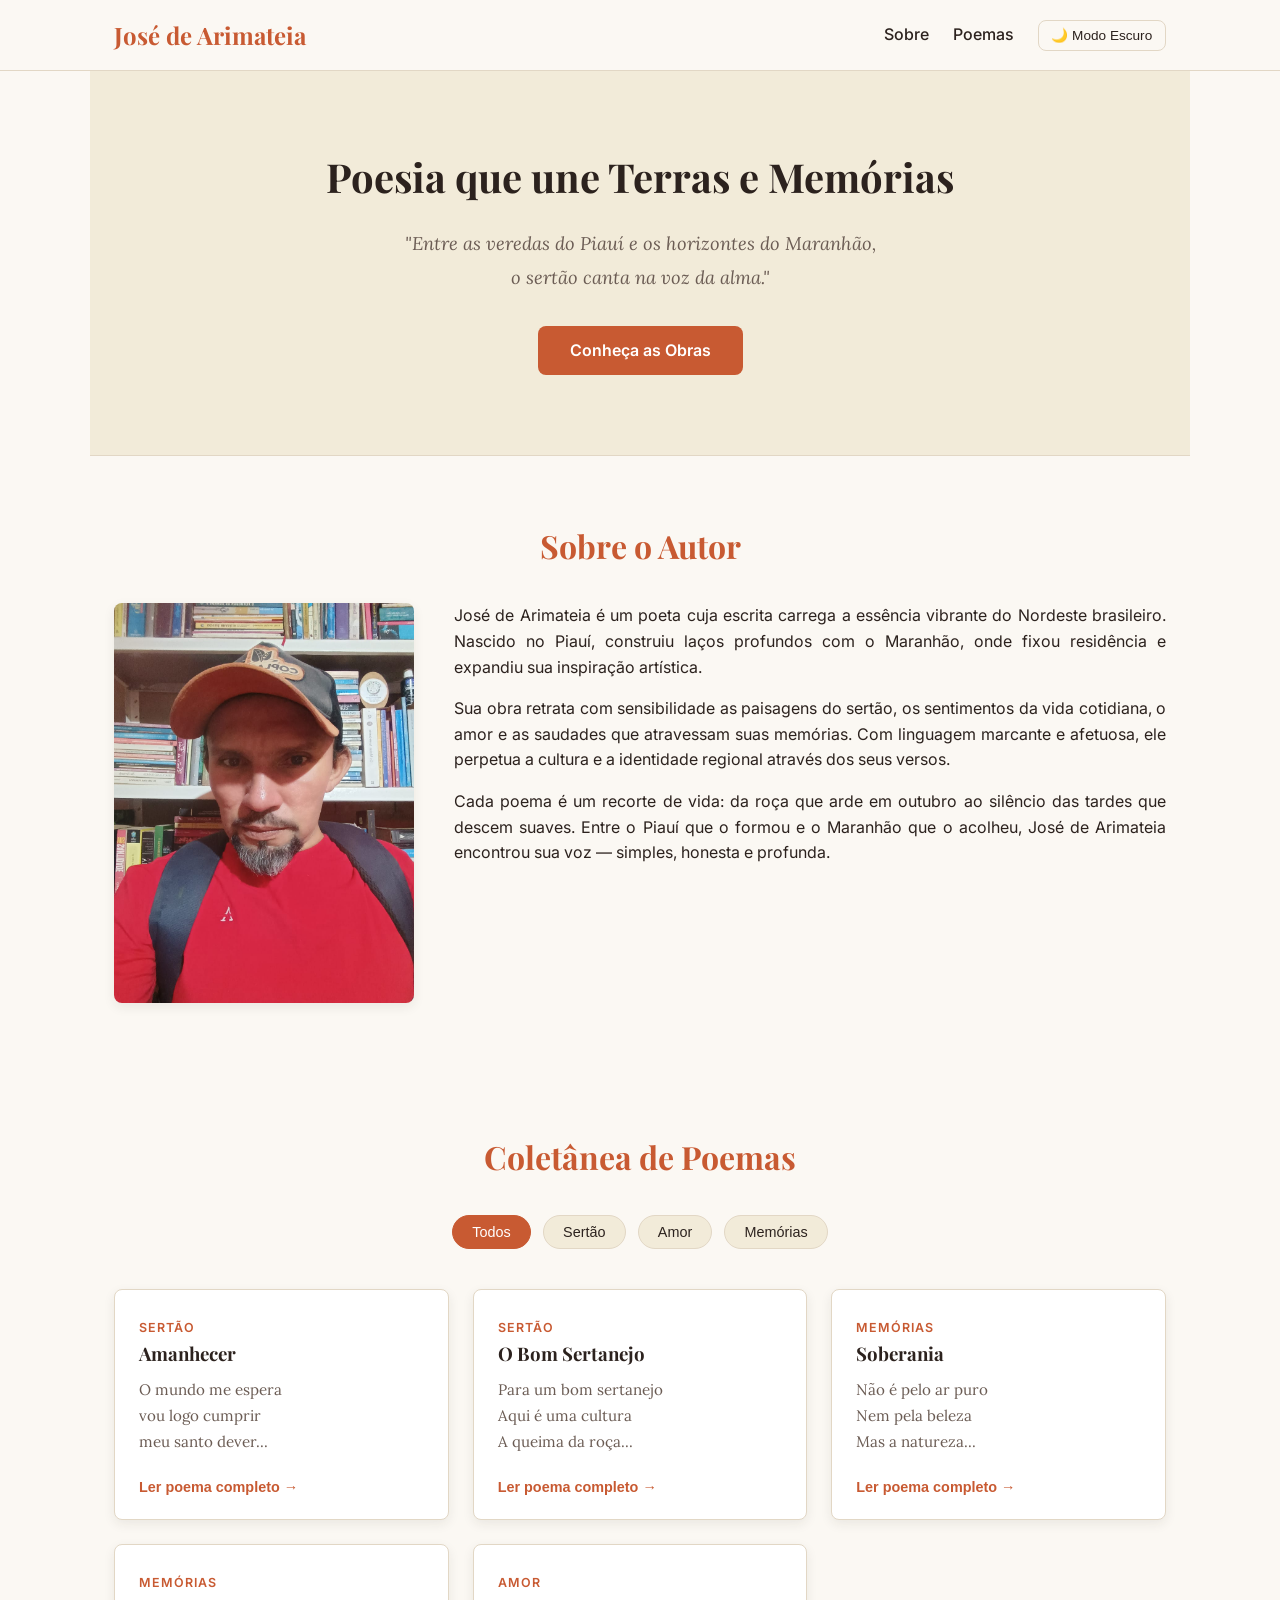
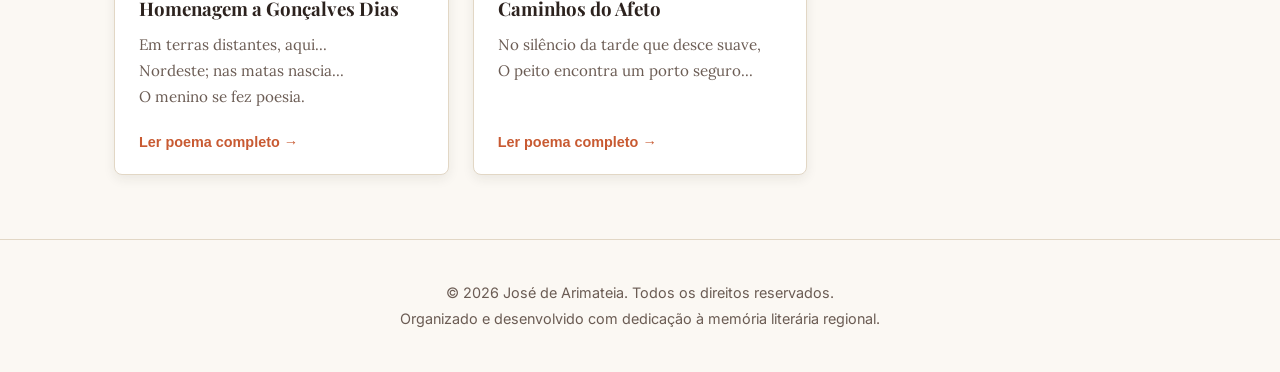
==== index.html @ a6a80bb7 "primeiro commit - poemas-jose" ====
<!DOCTYPE html>
<html lang="pt-BR">
<head>
  <meta charset="UTF-8">
  <meta name="viewport" content="width=device-width, initial-scale=1.0">
  <title>José de Arimateia | Obras & Poesia</title>
  <link rel="icon" href="favicon.ico">
  <link rel="stylesheet" href="css/variables.css">
  <link rel="stylesheet" href="css/style.css">
</head>
<body>

  <header>
    <div class="nav-container">
      <a href="#" class="logo">José de Arimateia</a>

      <button class="hamburger" id="hamburger" aria-label="Abrir menu">
        <span></span>
        <span></span>
        <span></span>
      </button>

      <nav id="main-nav">
        <ul>
          <li><a href="#biografia">Sobre</a></li>
          <li><a href="#poemas">Poemas</a></li>
          <li>
            <button id="theme-toggle" class="theme-toggle">🌙 Modo Escuro</button>
          </li>
        </ul>
      </nav>
    </div>
  </header>

  <main>

    <section class="hero">
      <h1>Poesia que une Terras e Memórias</h1>
      <blockquote>
        "Entre as veredas do Piauí e os horizontes do Maranhão,<br>
        o sertão canta na voz da alma."
      </blockquote>
      <a href="#poemas" class="hero-cta">Conheça as Obras</a>
    </section>

    <section id="biografia">
      <h2 class="section-title">Sobre o Autor</h2>
      <div class="bio-container">
        <img
          src="assets/img/escritor.png.jpeg"
          alt="Foto de José de Arimateia"
          class="bio-img"
          onerror="this.outerHTML='<div class=\'bio-img-placeholder\'><span>📷</span><p>Foto do autor</p></div>'"
        >
        <div class="bio-text">
          <!-- Cole aqui a sua biografia -->
          <p>José de Arimateia é um poeta cuja escrita carrega a essência vibrante do Nordeste brasileiro. Nascido no Piauí, construiu laços profundos com o Maranhão, onde fixou residência e expandiu sua inspiração artística.</p>
          <p>Sua obra retrata com sensibilidade as paisagens do sertão, os sentimentos da vida cotidiana, o amor e as saudades que atravessam suas memórias. Com linguagem marcante e afetuosa, ele perpetua a cultura e a identidade regional através dos seus versos.</p>
          <p>Cada poema é um recorte de vida: da roça que arde em outubro ao silêncio das tardes que descem suaves. Entre o Piauí que o formou e o Maranhão que o acolheu, José de Arimateia encontrou sua voz — simples, honesta e profunda.</p>
        </div>
      </div>
    </section>

    <section id="poemas">
      <h2 class="section-title">Coletânea de Poemas</h2>
      <div class="filters">
        <button class="filter-btn active" data-category="todos">Todos</button>
        <button class="filter-btn" data-category="Sertão">Sertão</button>
        <button class="filter-btn" data-category="Amor">Amor</button>
        <button class="filter-btn" data-category="Memórias">Memórias</button>
      </div>
      <div class="poems-grid" id="poems-container"></div>
    </section>

  </main>

  <div class="modal" id="poem-modal" role="dialog" aria-modal="true" aria-labelledby="modal-title">
    <div class="modal-content">
      <button class="close-btn" id="close-modal" aria-label="Fechar">&times;</button>
      <h2 id="modal-title" class="section-title" style="margin-bottom: 0.5rem;"></h2>
      <p id="modal-category" class="poem-category" style="text-align: center;"></p>
      <div id="modal-body" class="modal-body"></div>
    </div>
  </div>

  <footer>
    <p>&copy; 2026 José de Arimateia. Todos os direitos reservados.</p>
    <p>Organizado e desenvolvido com dedicação à memória literária regional.</p>
  </footer>

  <script src="js/poemas-data.js"></script>
  <script src="js/main.js"></script>

</body>
</html>
---- css/variables.css ----
:root {
  /* Paleta Regional: Sertão & Caatinga */
  --bg-primary:    #fbf8f3;
  --bg-secondary:  #f2ebd9;
  --bg-card:       #ffffff;
  --text-color:    #2c221e;
  --text-muted:    #6b5c54;
  --accent-color:  #c85a32;
  --accent-hover:  #a34321;
  --border-color:  #e2d7c5;

  /* Tipografia */
  --font-title: 'Playfair Display', Georgia, serif;
  --font-poem:  'Lora', Georgia, serif;
  --font-body:  'Inter', system-ui, -apple-system, sans-serif;

  /* Efeitos e Layout */
  --radius:     8px;
  --shadow:     0 4px 12px rgba(44, 34, 30, 0.08);
  --transition: all 0.3s ease;
}

body.dark-theme {
  --bg-primary:   #1c1815;
  --bg-secondary: #28221d;
  --bg-card:      #221c18;
  --text-color:   #eae3d9;
  --text-muted:   #b3a598;
  --accent-color: #e07a5f;
  --accent-hover: #f28f73;
  --border-color: #3d332a;
}
---- css/style.css ----
@import url('https://fonts.googleapis.com/css2?family=Inter:wght@400;500;600&family=Lora:ital,wght@0,400;0,500;1,400&family=Playfair+Display:wght@600;700&display=swap');

/* ─── Reset ─── */
* {
  margin: 0;
  padding: 0;
  box-sizing: border-box;
}

html {
  scroll-behavior: smooth;
}

body {
  background-color: var(--bg-primary);
  color: var(--text-color);
  font-family: var(--font-body);
  line-height: 1.6;
  transition: var(--transition);
}

/* ─── Header & Navegação ─── */
header {
  position: sticky;
  top: 0;
  background-color: var(--bg-primary);
  border-bottom: 1px solid var(--border-color);
  z-index: 100;
  transition: var(--transition);
}

.nav-container {
  max-width: 1100px;
  margin: 0 auto;
  padding: 1rem 1.5rem;
  display: flex;
  justify-content: space-between;
  align-items: center;
}

.logo {
  font-family: var(--font-title);
  font-size: 1.5rem;
  color: var(--accent-color);
  text-decoration: none;
  font-weight: 700;
}

nav ul {
  display: flex;
  list-style: none;
  gap: 1.5rem;
  align-items: center;
}

nav a {
  text-decoration: none;
  color: var(--text-color);
  font-weight: 500;
  transition: var(--transition);
}

nav a:hover {
  color: var(--accent-color);
}

.theme-toggle {
  background: none;
  border: 1px solid var(--border-color);
  color: var(--text-color);
  padding: 0.4rem 0.8rem;
  border-radius: var(--radius);
  cursor: pointer;
  transition: var(--transition);
  font-size: 0.85rem;
}

.theme-toggle:hover {
  background-color: var(--bg-secondary);
}

/* ─── Hambúrguer ─── */
.hamburger {
  display: none;
  background: none;
  border: none;
  cursor: pointer;
  padding: 0.25rem;
  flex-direction: column;
  gap: 5px;
}

.hamburger span {
  display: block;
  width: 24px;
  height: 2px;
  background-color: var(--text-color);
  border-radius: 2px;
  transition: var(--transition);
}

.hamburger.open span:nth-child(1) {
  transform: translateY(7px) rotate(45deg);
}
.hamburger.open span:nth-child(2) {
  opacity: 0;
}
.hamburger.open span:nth-child(3) {
  transform: translateY(-7px) rotate(-45deg);
}

/* ─── Hero Section ─── */
.hero {
  padding: 5rem 1.5rem;
  text-align: center;
  background-color: var(--bg-secondary);
  border-bottom: 1px solid var(--border-color);
}

.hero h1 {
  font-family: var(--font-title);
  font-size: 2.5rem;
  margin-bottom: 1.5rem;
  line-height: 1.3;
}

.hero blockquote {
  font-family: var(--font-poem);
  font-style: italic;
  font-size: 1.15rem;
  color: var(--text-muted);
  max-width: 580px;
  margin: 0 auto 2rem;
  line-height: 1.8;
}

.hero-cta {
  display: inline-block;
  background-color: var(--accent-color);
  color: #fff;
  text-decoration: none;
  padding: 0.75rem 2rem;
  border-radius: var(--radius);
  font-weight: 600;
  transition: var(--transition);
}

.hero-cta:hover {
  background-color: var(--accent-hover);
  transform: translateY(-2px);
}

/* ─── Seções ─── */
section {
  max-width: 1100px;
  margin: 0 auto;
  padding: 4rem 1.5rem;
}

.section-title {
  font-family: var(--font-title);
  font-size: 2rem;
  margin-bottom: 2rem;
  text-align: center;
  color: var(--accent-color);
}

/* ─── Biografia ─── */
.bio-container {
  display: grid;
  grid-template-columns: 300px 1fr;
  gap: 2.5rem;
  align-items: start;
}

.bio-img {
  width: 100%;
  border-radius: var(--radius);
  box-shadow: var(--shadow);
  object-fit: cover;
  aspect-ratio: 3/4;
}

.bio-img-placeholder {
  width: 100%;
  aspect-ratio: 3/4;
  border-radius: var(--radius);
  background-color: var(--bg-secondary);
  border: 2px dashed var(--border-color);
  display: flex;
  flex-direction: column;
  align-items: center;
  justify-content: center;
  color: var(--text-muted);
  font-size: 0.9rem;
  text-align: center;
  gap: 0.5rem;
}

.bio-img-placeholder span {
  font-size: 2.5rem;
}

.bio-text p {
  margin-bottom: 1rem;
  text-align: justify;
  color: var(--text-color);
}

/* ─── Filtros ─── */
.filters {
  display: flex;
  justify-content: center;
  gap: 0.75rem;
  margin-bottom: 2.5rem;
  flex-wrap: wrap;
}

.filter-btn {
  background-color: var(--bg-secondary);
  border: 1px solid var(--border-color);
  color: var(--text-color);
  padding: 0.5rem 1.2rem;
  border-radius: 20px;
  cursor: pointer;
  transition: var(--transition);
  font-size: 0.9rem;
}

.filter-btn.active,
.filter-btn:hover {
  background-color: var(--accent-color);
  color: #fff;
  border-color: var(--accent-color);
}

/* ─── Grade de Poemas ─── */
.poems-grid {
  display: grid;
  grid-template-columns: repeat(auto-fill, minmax(280px, 1fr));
  gap: 1.5rem;
}

.poem-card {
  background-color: var(--bg-card);
  border: 1px solid var(--border-color);
  border-radius: var(--radius);
  padding: 1.5rem;
  box-shadow: var(--shadow);
  display: flex;
  flex-direction: column;
  justify-content: space-between;
  transition: var(--transition);
}

.poem-card:hover {
  transform: translateY(-4px);
  box-shadow: 0 8px 24px rgba(44, 34, 30, 0.12);
}

.poem-card h3 {
  font-family: var(--font-title);
  margin-bottom: 0.5rem;
  color: var(--text-color);
}

.poem-category {
  font-size: 0.78rem;
  text-transform: uppercase;
  letter-spacing: 0.08em;
  color: var(--accent-color);
  font-weight: 600;
  margin-bottom: 1rem;
}

.poem-excerpt {
  font-family: var(--font-poem);
  color: var(--text-muted);
  white-space: pre-line;
  margin-bottom: 1.5rem;
  line-height: 1.7;
  font-size: 0.95rem;
}

.read-btn {
  background: none;
  border: none;
  color: var(--accent-color);
  font-weight: 600;
  cursor: pointer;
  align-self: flex-start;
  padding: 0;
  font-size: 0.9rem;
  transition: var(--transition);
}

.read-btn:hover {
  color: var(--accent-hover);
}

/* ─── Modal ─── */
.modal {
  position: fixed;
  top: 0;
  left: 0;
  width: 100%;
  height: 100%;
  background: rgba(0, 0, 0, 0.6);
  display: flex;
  justify-content: center;
  align-items: center;
  opacity: 0;
  pointer-events: none;
  transition: var(--transition);
  padding: 1rem;
  z-index: 200;
}

.modal.active {
  opacity: 1;
  pointer-events: all;
}

.modal-content {
  background-color: var(--bg-card);
  padding: 2.5rem;
  border-radius: var(--radius);
  max-width: 600px;
  width: 100%;
  max-height: 85vh;
  overflow-y: auto;
  position: relative;
  box-shadow: 0 20px 60px rgba(0, 0, 0, 0.3);
  transform: translateY(20px);
  transition: var(--transition);
}

.modal.active .modal-content {
  transform: translateY(0);
}

.close-btn {
  position: absolute;
  top: 1rem;
  right: 1rem;
  background: none;
  border: none;
  font-size: 1.5rem;
  cursor: pointer;
  color: var(--text-muted);
  line-height: 1;
  transition: var(--transition);
}

.close-btn:hover {
  color: var(--text-color);
}

.modal-body {
  font-family: var(--font-poem);
  white-space: pre-line;
  margin-top: 1.5rem;
  line-height: 2;
  font-size: 1.05rem;
  color: var(--text-color);
}

/* ─── Rodapé ─── */
footer {
  text-align: center;
  padding: 2.5rem 1.5rem;
  border-top: 1px solid var(--border-color);
  color: var(--text-muted);
  font-size: 0.9rem;
  line-height: 1.8;
}

/* ─── Responsividade Mobile ─── */
@media (max-width: 768px) {
  .hamburger {
    display: flex;
  }

  nav {
    display: none;
    position: absolute;
    top: 100%;
    left: 0;
    right: 0;
    background-color: var(--bg-primary);
    border-bottom: 1px solid var(--border-color);
    padding: 1rem 1.5rem;
    box-shadow: 0 4px 12px rgba(0, 0, 0, 0.08);
  }

  nav.open {
    display: block;
  }

  nav ul {
    flex-direction: column;
    align-items: flex-start;
    gap: 1rem;
  }

  .bio-container {
    grid-template-columns: 1fr;
    text-align: center;
  }

  .bio-img,
  .bio-img-placeholder {
    max-width: 220px;
    margin: 0 auto;
  }

  .bio-text p {
    text-align: left;
  }

  .hero h1 {
    font-size: 1.8rem;
  }

  .hero blockquote {
    font-size: 1rem;
  }

  .section-title {
    font-size: 1.6rem;
  }

  .modal-content {
    padding: 1.5rem;
  }
}
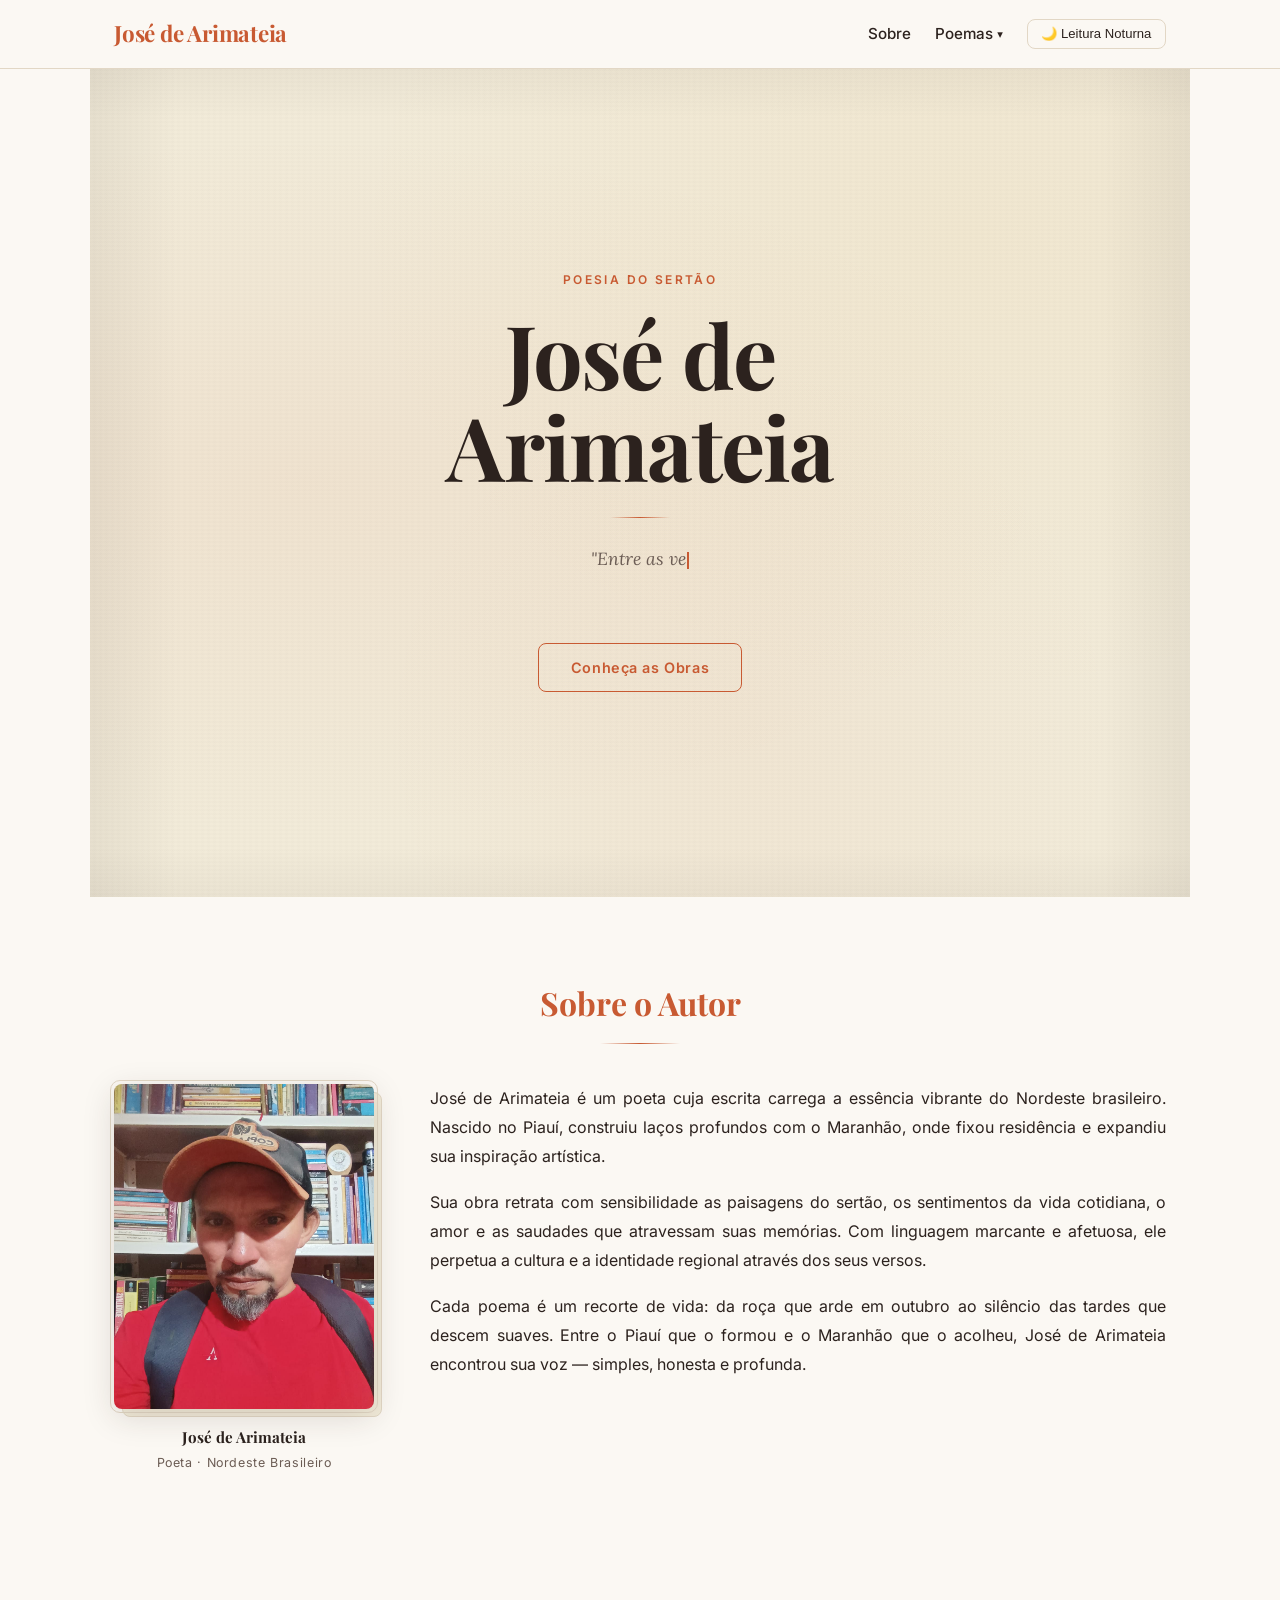
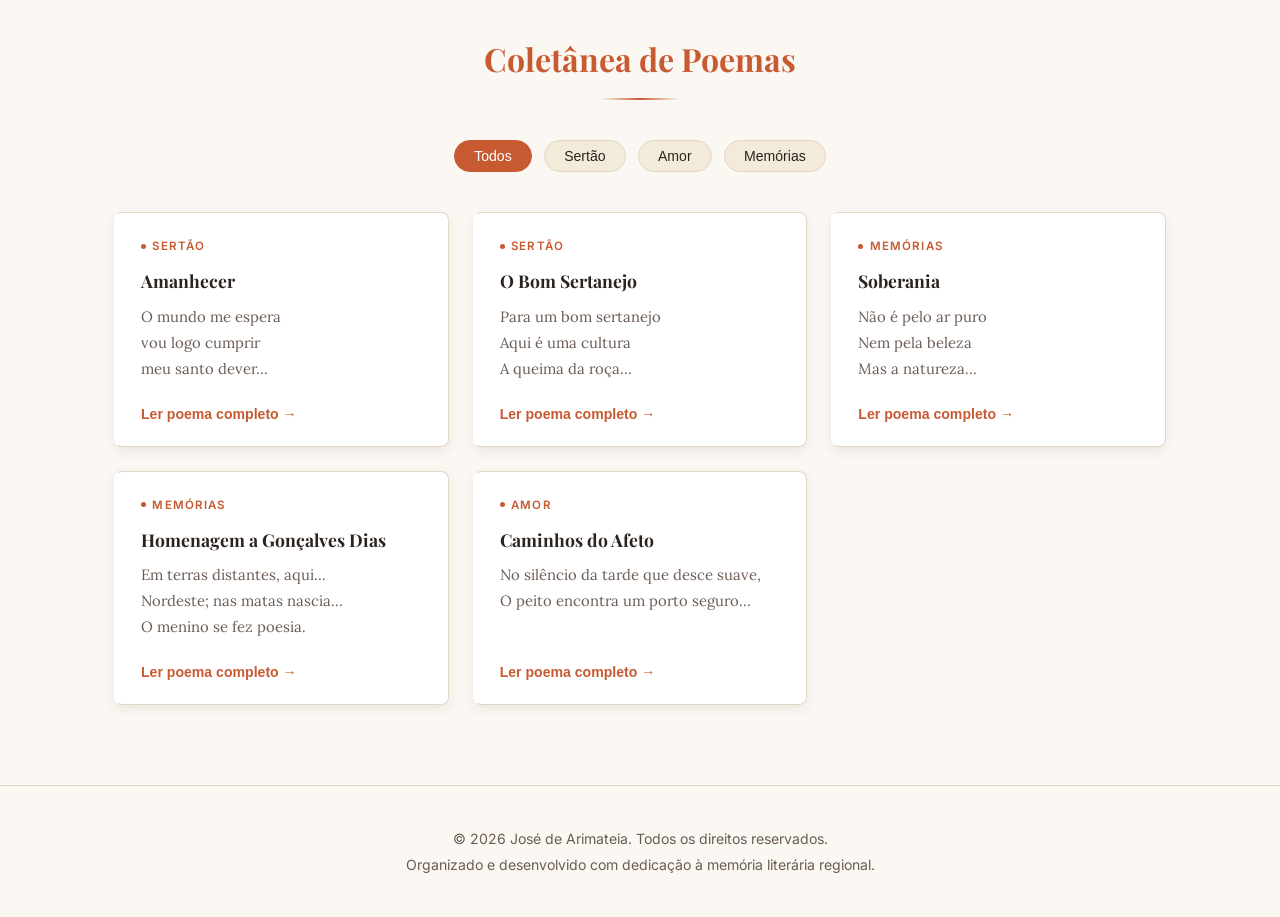
==== commit 49f2dc01: "ajuste no html,css e java script" ====
--- a/index.html
+++ b/index.html
@@ -10,7 +10,8 @@
 </head>
 <body>
 
-  <header>
+  <!-- ─── HEADER ─── -->
+  <header id="site-header">
     <div class="nav-container">
       <a href="#" class="logo">José de Arimateia</a>
 
@@ -23,9 +24,19 @@
       <nav id="main-nav">
         <ul>
           <li><a href="#biografia">Sobre</a></li>
-          <li><a href="#poemas">Poemas</a></li>
+
+          <!-- DROPDOWN de poemas -->
+          <li class="nav-dropdown">
+            <button class="dropdown-toggle" aria-expanded="false" aria-haspopup="true">
+              Poemas <span class="dropdown-arrow">▾</span>
+            </button>
+            <ul class="dropdown-menu" id="dropdown-menu">
+              <!-- Preenchido dinamicamente pelo JS -->
+            </ul>
+          </li>
+
           <li>
-            <button id="theme-toggle" class="theme-toggle">🌙 Modo Escuro</button>
+            <button id="theme-toggle" class="theme-toggle">🌙 Leitura Noturna</button>
           </li>
         </ul>
       </nav>
@@ -34,26 +45,43 @@
 
   <main>
 
+    <!-- ─── HERO ─── -->
     <section class="hero">
-      <h1>Poesia que une Terras e Memórias</h1>
-      <blockquote>
-        "Entre as veredas do Piauí e os horizontes do Maranhão,<br>
-        o sertão canta na voz da alma."
-      </blockquote>
-      <a href="#poemas" class="hero-cta">Conheça as Obras</a>
+      <!-- Textura de papel gerada em CSS puro -->
+      <div class="hero-paper"></div>
+      <div class="hero-content">
+        <span class="hero-label">Poesia do Sertão</span>
+        <h1 class="hero-title">José de<br>Arimateia</h1>
+        <div class="hero-divider"></div>
+        <blockquote class="hero-quote" id="hero-quote"></blockquote>
+        <a href="#poemas" class="hero-cta">Conheça as Obras</a>
+      </div>
     </section>
 
+    <!-- ─── BIOGRAFIA ─── -->
     <section id="biografia">
-      <h2 class="section-title">Sobre o Autor</h2>
+      <h2 class="section-title reveal">Sobre o Autor</h2>
+
       <div class="bio-container">
-        <img
-          src="assets/img/escritor.png.jpeg"
-          alt="Foto de José de Arimateia"
-          class="bio-img"
-          onerror="this.outerHTML='<div class=\'bio-img-placeholder\'><span>📷</span><p>Foto do autor</p></div>'"
-        >
-        <div class="bio-text">
-          <!-- Cole aqui a sua biografia -->
+
+        <!-- Foto com moldura harmônica -->
+        <div class="bio-photo-block reveal">
+          <div class="bio-img-frame">
+            <img
+              src="assets/img/escritor.png.jpeg"
+              alt="Foto de José de Arimateia"
+              class="bio-img"
+              onerror="this.outerHTML='<div class=\'bio-img-placeholder\'><span>📷</span><p>Foto do autor</p></div>'"
+            >
+          </div>
+          <!-- Nome e título abaixo da foto, como legenda de livro -->
+          <div class="bio-photo-caption">
+            <strong>José de Arimateia</strong>
+            <span>Poeta · Nordeste Brasileiro</span>
+          </div>
+        </div>
+
+        <div class="bio-text reveal reveal-delay-1">
           <p>José de Arimateia é um poeta cuja escrita carrega a essência vibrante do Nordeste brasileiro. Nascido no Piauí, construiu laços profundos com o Maranhão, onde fixou residência e expandiu sua inspiração artística.</p>
           <p>Sua obra retrata com sensibilidade as paisagens do sertão, os sentimentos da vida cotidiana, o amor e as saudades que atravessam suas memórias. Com linguagem marcante e afetuosa, ele perpetua a cultura e a identidade regional através dos seus versos.</p>
           <p>Cada poema é um recorte de vida: da roça que arde em outubro ao silêncio das tardes que descem suaves. Entre o Piauí que o formou e o Maranhão que o acolheu, José de Arimateia encontrou sua voz — simples, honesta e profunda.</p>
@@ -61,28 +89,47 @@
       </div>
     </section>
 
+    <!-- ─── POEMAS ─── -->
     <section id="poemas">
-      <h2 class="section-title">Coletânea de Poemas</h2>
-      <div class="filters">
+      <h2 class="section-title reveal">Coletânea de Poemas</h2>
+
+      <div class="filters reveal">
         <button class="filter-btn active" data-category="todos">Todos</button>
         <button class="filter-btn" data-category="Sertão">Sertão</button>
         <button class="filter-btn" data-category="Amor">Amor</button>
         <button class="filter-btn" data-category="Memórias">Memórias</button>
       </div>
+
       <div class="poems-grid" id="poems-container"></div>
     </section>
 
   </main>
 
+  <!-- ─── MODAL ─── -->
   <div class="modal" id="poem-modal" role="dialog" aria-modal="true" aria-labelledby="modal-title">
     <div class="modal-content">
       <button class="close-btn" id="close-modal" aria-label="Fechar">&times;</button>
-      <h2 id="modal-title" class="section-title" style="margin-bottom: 0.5rem;"></h2>
-      <p id="modal-category" class="poem-category" style="text-align: center;"></p>
+
+      <!-- Cabeçalho do modal -->
+      <div class="modal-header">
+        <p id="modal-category" class="poem-category"></p>
+        <h2 id="modal-title"></h2>
+      </div>
+
+      <!-- Corpo do poema — marca d'água aplicada via CSS no print -->
       <div id="modal-body" class="modal-body"></div>
+
+      <!-- Rodapé do modal com botão de print -->
+      <div class="modal-footer">
+        <span class="modal-author">— José de Arimateia</span>
+        <button class="print-btn" id="print-btn" title="Imprimir ou salvar como PDF">
+          🖨️ Imprimir
+        </button>
+      </div>
     </div>
   </div>
 
+  <!-- ─── RODAPÉ ─── -->
   <footer>
     <p>&copy; 2026 José de Arimateia. Todos os direitos reservados.</p>
     <p>Organizado e desenvolvido com dedicação à memória literária regional.</p>
--- a/css/style.css
+++ b/css/style.css
@@ -1,32 +1,66 @@
-@import url('https://fonts.googleapis.com/css2?family=Inter:wght@400;500;600&family=Lora:ital,wght@0,400;0,500;1,400&family=Playfair+Display:wght@600;700&display=swap');
-
-/* ─── Reset ─── */
+@import url('https://fonts.googleapis.com/css2?family=Inter:wght@400;500;600&family=Lora:ital,wght@0,400;0,500;1,400&family=Playfair+Display:ital,wght@0,600;0,700;1,400&display=swap');
+
+/* ════════════════════════════════════════
+   RESET & BASE
+════════════════════════════════════════ */
 * {
   margin: 0;
   padding: 0;
   box-sizing: border-box;
 }
 
-html {
-  scroll-behavior: smooth;
-}
+html { scroll-behavior: smooth; }
 
 body {
   background-color: var(--bg-primary);
   color: var(--text-color);
   font-family: var(--font-body);
   line-height: 1.6;
-  transition: var(--transition);
-}
-
-/* ─── Header & Navegação ─── */
+  transition: background-color 0.4s ease, color 0.4s ease;
+  overflow-x: hidden;
+}
+
+/* ════════════════════════════════════════
+   ANIMAÇÕES GLOBAIS
+════════════════════════════════════════ */
+.reveal {
+  opacity: 0;
+  transform: translateY(28px);
+  transition: opacity 0.7s ease, transform 0.7s ease;
+}
+.reveal.visible        { opacity: 1; transform: translateY(0); }
+.reveal-delay-1        { transition-delay: 0.15s; }
+.reveal-delay-2        { transition-delay: 0.3s; }
+
+@keyframes fadeSlideUp {
+  from { opacity: 0; transform: translateY(24px); }
+  to   { opacity: 1; transform: translateY(0); }
+}
+
+@keyframes blink {
+  0%, 100% { opacity: 1; }
+  50%       { opacity: 0; }
+}
+
+@keyframes cardAppear {
+  from { opacity: 0; transform: translateY(16px); }
+  to   { opacity: 1; transform: translateY(0); }
+}
+
+/* ════════════════════════════════════════
+   HEADER & NAVEGAÇÃO
+════════════════════════════════════════ */
 header {
   position: sticky;
   top: 0;
   background-color: var(--bg-primary);
   border-bottom: 1px solid var(--border-color);
-  z-index: 100;
-  transition: var(--transition);
+  z-index: 300;
+  transition: box-shadow 0.3s ease, background-color 0.4s ease;
+}
+
+header.scrolled {
+  box-shadow: 0 2px 20px rgba(44, 34, 30, 0.1);
 }
 
 .nav-container {
@@ -36,14 +70,16 @@
   display: flex;
   justify-content: space-between;
   align-items: center;
+  position: relative;
 }
 
 .logo {
   font-family: var(--font-title);
-  font-size: 1.5rem;
+  font-size: 1.4rem;
   color: var(--accent-color);
   text-decoration: none;
   font-weight: 700;
+  letter-spacing: -0.01em;
 }
 
 nav ul {
@@ -53,31 +89,40 @@
   align-items: center;
 }
 
-nav a {
+nav > ul > li > a {
   text-decoration: none;
   color: var(--text-color);
   font-weight: 500;
-  transition: var(--transition);
-}
-
-nav a:hover {
-  color: var(--accent-color);
-}
+  font-size: 0.95rem;
+  transition: color 0.2s ease;
+  position: relative;
+  padding-bottom: 2px;
+}
+
+nav > ul > li > a::after {
+  content: '';
+  position: absolute;
+  bottom: 0; left: 0;
+  width: 0; height: 1.5px;
+  background-color: var(--accent-color);
+  transition: width 0.3s ease;
+}
+
+nav > ul > li > a:hover { color: var(--accent-color); }
+nav > ul > li > a:hover::after { width: 100%; }
 
 .theme-toggle {
   background: none;
   border: 1px solid var(--border-color);
   color: var(--text-color);
-  padding: 0.4rem 0.8rem;
+  padding: 0.4rem 0.85rem;
   border-radius: var(--radius);
   cursor: pointer;
   transition: var(--transition);
-  font-size: 0.85rem;
-}
-
-.theme-toggle:hover {
-  background-color: var(--bg-secondary);
-}
+  font-size: 0.82rem;
+  white-space: nowrap;
+}
+.theme-toggle:hover { background-color: var(--bg-secondary); }
 
 /* ─── Hambúrguer ─── */
 .hamburger {
@@ -85,105 +130,395 @@
   background: none;
   border: none;
   cursor: pointer;
-  padding: 0.25rem;
   flex-direction: column;
   gap: 5px;
-}
-
+  padding: 0.25rem;
+  z-index: 400;
+}
 .hamburger span {
   display: block;
-  width: 24px;
-  height: 2px;
+  width: 24px; height: 2px;
   background-color: var(--text-color);
   border-radius: 2px;
   transition: var(--transition);
 }
-
-.hamburger.open span:nth-child(1) {
-  transform: translateY(7px) rotate(45deg);
-}
-.hamburger.open span:nth-child(2) {
+.hamburger.open span:nth-child(1) { transform: translateY(7px) rotate(45deg); }
+.hamburger.open span:nth-child(2) { opacity: 0; }
+.hamburger.open span:nth-child(3) { transform: translateY(-7px) rotate(-45deg); }
+
+/* ════════════════════════════════════════
+   DROPDOWN DE POEMAS
+════════════════════════════════════════ */
+.nav-dropdown {
+  position: relative;
+}
+
+.dropdown-toggle {
+  background: none;
+  border: none;
+  color: var(--text-color);
+  font-weight: 500;
+  font-size: 0.95rem;
+  cursor: pointer;
+  display: flex;
+  align-items: center;
+  gap: 4px;
+  padding: 0;
+  transition: color 0.2s ease;
+  font-family: var(--font-body);
+}
+
+.dropdown-toggle:hover { color: var(--accent-color); }
+
+.dropdown-arrow {
+  font-size: 0.7rem;
+  transition: transform 0.25s ease;
+  display: inline-block;
+}
+
+.nav-dropdown.open .dropdown-arrow {
+  transform: rotate(180deg);
+}
+
+/* O menu dropdown */
+.dropdown-menu {
+  position: absolute;
+  top: calc(100% + 12px);
+  left: 50%;
+  transform: translateX(-50%) translateY(-8px);
+  background-color: var(--bg-card);
+  border: 1px solid var(--border-color);
+  border-radius: var(--radius);
+  box-shadow: 0 8px 32px rgba(44, 34, 30, 0.14);
+  min-width: 220px;
+  list-style: none;
+  padding: 0.5rem 0;
   opacity: 0;
-}
-.hamburger.open span:nth-child(3) {
-  transform: translateY(-7px) rotate(-45deg);
-}
-
-/* ─── Hero Section ─── */
+  pointer-events: none;
+  transition: opacity 0.22s ease, transform 0.22s ease;
+  z-index: 500;
+}
+
+/* Triângulo decorativo apontando para o botão */
+.dropdown-menu::before {
+  content: '';
+  position: absolute;
+  top: -6px;
+  left: 50%;
+  transform: translateX(-50%);
+  border-left: 6px solid transparent;
+  border-right: 6px solid transparent;
+  border-bottom: 6px solid var(--border-color);
+}
+
+.dropdown-menu::after {
+  content: '';
+  position: absolute;
+  top: -5px;
+  left: 50%;
+  transform: translateX(-50%);
+  border-left: 6px solid transparent;
+  border-right: 6px solid transparent;
+  border-bottom: 6px solid var(--bg-card);
+}
+
+.nav-dropdown.open .dropdown-menu {
+  opacity: 1;
+  pointer-events: all;
+  transform: translateX(-50%) translateY(0);
+}
+
+/* Itens do dropdown */
+.dropdown-menu li a {
+  display: flex;
+  align-items: center;
+  gap: 0.6rem;
+  padding: 0.6rem 1.1rem;
+  text-decoration: none;
+  color: var(--text-color);
+  font-size: 0.9rem;
+  transition: background-color 0.15s ease, color 0.15s ease;
+  border-left: 2px solid transparent;
+}
+
+.dropdown-menu li a:hover {
+  background-color: var(--bg-secondary);
+  color: var(--accent-color);
+  border-left-color: var(--accent-color);
+}
+
+/* Número romano no dropdown */
+.dropdown-num {
+  font-family: var(--font-title);
+  font-size: 0.75rem;
+  color: var(--accent-color);
+  opacity: 0.7;
+  min-width: 20px;
+}
+
+/* Separador de categoria no dropdown */
+.dropdown-separator {
+  font-size: 0.7rem;
+  text-transform: uppercase;
+  letter-spacing: 0.1em;
+  color: var(--text-muted);
+  padding: 0.6rem 1.1rem 0.2rem;
+  pointer-events: none;
+  font-weight: 600;
+}
+
+/* ════════════════════════════════════════
+   HERO — TEXTURA DE PAPEL
+════════════════════════════════════════ */
 .hero {
-  padding: 5rem 1.5rem;
+  min-height: 92vh;
+  display: flex;
+  align-items: center;
+  justify-content: center;
+  position: relative;
+  overflow: hidden;
+  background-color: var(--bg-secondary);
+}
+
+/* Textura de papel em CSS puro — múltiplos gradientes sobrepostos */
+.hero-paper {
+  position: absolute;
+  inset: 0;
+  /* Grão de papel */
+  background-image:
+    repeating-linear-gradient(
+      0deg,
+      transparent,
+      transparent 2px,
+      rgba(44, 34, 30, 0.012) 2px,
+      rgba(44, 34, 30, 0.012) 4px
+    ),
+    repeating-linear-gradient(
+      90deg,
+      transparent,
+      transparent 3px,
+      rgba(44, 34, 30, 0.008) 3px,
+      rgba(44, 34, 30, 0.008) 6px
+    ),
+    radial-gradient(ellipse at 20% 50%, rgba(200, 90, 50, 0.06) 0%, transparent 60%),
+    radial-gradient(ellipse at 80% 20%, rgba(217, 155, 38, 0.05) 0%, transparent 50%),
+    radial-gradient(ellipse at 60% 80%, rgba(200, 90, 50, 0.04) 0%, transparent 40%);
+  pointer-events: none;
+}
+
+/* Bordas envelhecidas */
+.hero-paper::before {
+  content: '';
+  position: absolute;
+  inset: 0;
+  background:
+    linear-gradient(to right, rgba(44,34,30,0.06) 0%, transparent 8%, transparent 92%, rgba(44,34,30,0.06) 100%),
+    linear-gradient(to bottom, rgba(44,34,30,0.04) 0%, transparent 6%, transparent 94%, rgba(44,34,30,0.04) 100%);
+  pointer-events: none;
+}
+
+/* Conteúdo do hero */
+.hero-content {
+  position: relative;
+  z-index: 1;
   text-align: center;
-  background-color: var(--bg-secondary);
-  border-bottom: 1px solid var(--border-color);
-}
-
-.hero h1 {
+  max-width: 680px;
+  padding: 3rem 2rem;
+  animation: fadeSlideUp 1s ease forwards;
+}
+
+/* Etiqueta acima do título */
+.hero-label {
+  display: inline-block;
+  font-family: var(--font-body);
+  font-size: 0.75rem;
+  font-weight: 600;
+  text-transform: uppercase;
+  letter-spacing: 0.2em;
+  color: var(--accent-color);
+  margin-bottom: 1.2rem;
+  opacity: 0;
+  animation: fadeSlideUp 0.8s ease forwards 0.3s;
+}
+
+/* Título principal */
+.hero-title {
   font-family: var(--font-title);
-  font-size: 2.5rem;
+  font-size: clamp(3rem, 8vw, 5.5rem);
+  line-height: 1.05;
+  color: var(--text-color);
   margin-bottom: 1.5rem;
-  line-height: 1.3;
-}
-
-.hero blockquote {
+  opacity: 0;
+  animation: fadeSlideUp 0.9s ease forwards 0.5s;
+  letter-spacing: -0.02em;
+}
+
+/* Linha divisória ornamental */
+.hero-divider {
+  width: 60px;
+  height: 1px;
+  background: linear-gradient(90deg, transparent, var(--accent-color), transparent);
+  margin: 0 auto 1.5rem;
+  opacity: 0;
+  animation: fadeSlideUp 0.8s ease forwards 0.7s;
+}
+
+/* Verso em destaque */
+.hero-quote {
   font-family: var(--font-poem);
   font-style: italic;
-  font-size: 1.15rem;
+  font-size: clamp(0.95rem, 2.2vw, 1.1rem);
   color: var(--text-muted);
-  max-width: 580px;
-  margin: 0 auto 2rem;
-  line-height: 1.8;
-}
-
+  line-height: 1.9;
+  margin-bottom: 2.5rem;
+  min-height: 3.5em;
+  opacity: 0;
+  animation: fadeSlideUp 0.8s ease forwards 0.9s;
+}
+
+.typing-cursor {
+  display: inline-block;
+  width: 1.5px;
+  height: 1em;
+  background-color: var(--accent-color);
+  margin-left: 1px;
+  vertical-align: middle;
+  animation: blink 0.75s step-end infinite;
+}
+
+/* Botão CTA */
 .hero-cta {
   display: inline-block;
-  background-color: var(--accent-color);
-  color: #fff;
+  background-color: transparent;
+  color: var(--accent-color);
   text-decoration: none;
   padding: 0.75rem 2rem;
+  border: 1.5px solid var(--accent-color);
   border-radius: var(--radius);
   font-weight: 600;
+  font-size: 0.9rem;
+  letter-spacing: 0.04em;
   transition: var(--transition);
+  opacity: 0;
+  animation: fadeSlideUp 0.8s ease forwards 1.1s;
+  position: relative;
+  overflow: hidden;
+}
+
+.hero-cta::before {
+  content: '';
+  position: absolute;
+  inset: 0;
+  background-color: var(--accent-color);
+  transform: translateX(-101%);
+  transition: transform 0.3s ease;
+  z-index: -1;
 }
 
 .hero-cta:hover {
-  background-color: var(--accent-hover);
-  transform: translateY(-2px);
-}
-
-/* ─── Seções ─── */
+  color: #fff;
+}
+
+.hero-cta:hover::before {
+  transform: translateX(0);
+}
+
+/* ════════════════════════════════════════
+   SEÇÕES
+════════════════════════════════════════ */
 section {
   max-width: 1100px;
   margin: 0 auto;
-  padding: 4rem 1.5rem;
+  padding: 5rem 1.5rem;
 }
 
 .section-title {
   font-family: var(--font-title);
   font-size: 2rem;
-  margin-bottom: 2rem;
+  margin-bottom: 2.5rem;
   text-align: center;
   color: var(--accent-color);
-}
-
-/* ─── Biografia ─── */
+  position: relative;
+  padding-bottom: 1rem;
+}
+
+.section-title::after {
+  content: '';
+  position: absolute;
+  bottom: 0; left: 50%;
+  transform: translateX(-50%);
+  width: 0; height: 1.5px;
+  background: linear-gradient(90deg, transparent, var(--accent-color), transparent);
+  transition: width 0.8s ease 0.2s;
+}
+
+.section-title.visible::after { width: 80px; }
+
+/* ════════════════════════════════════════
+   BIOGRAFIA — HARMONIA DA FOTO
+════════════════════════════════════════ */
 .bio-container {
   display: grid;
-  grid-template-columns: 300px 1fr;
-  gap: 2.5rem;
+  grid-template-columns: 260px 1fr;
+  gap: 3.5rem;
   align-items: start;
+}
+
+/* Bloco da foto centralizado */
+.bio-photo-block {
+  display: flex;
+  flex-direction: column;
+  align-items: center;
+  gap: 1rem;
+}
+
+/* Moldura da foto — estilo retrato de livro */
+.bio-img-frame {
+  position: relative;
+  width: 100%;
+}
+
+/* Sombra dupla que simula papel fotográfico antigo */
+.bio-img-frame::before {
+  content: '';
+  position: absolute;
+  inset: -4px;
+  border: 1px solid var(--border-color);
+  border-radius: calc(var(--radius) + 2px);
+  z-index: 0;
+}
+
+.bio-img-frame::after {
+  content: '';
+  position: absolute;
+  bottom: -8px;
+  left: 8px;
+  right: -8px;
+  top: 8px;
+  background-color: var(--bg-secondary);
+  border: 1px solid var(--border-color);
+  border-radius: var(--radius);
+  z-index: -1;
 }
 
 .bio-img {
   width: 100%;
   border-radius: var(--radius);
-  box-shadow: var(--shadow);
   object-fit: cover;
-  aspect-ratio: 3/4;
-}
+  object-position: top center;
+  aspect-ratio: 4/5;
+  display: block;
+  position: relative;
+  z-index: 1;
+  box-shadow: 0 8px 32px rgba(44, 34, 30, 0.15);
+  transition: transform 0.4s ease;
+}
+
+.bio-img:hover { transform: scale(1.015); }
 
 .bio-img-placeholder {
   width: 100%;
-  aspect-ratio: 3/4;
+  aspect-ratio: 4/5;
   border-radius: var(--radius);
   background-color: var(--bg-secondary);
   border: 2px dashed var(--border-color);
@@ -195,19 +530,41 @@
   font-size: 0.9rem;
   text-align: center;
   gap: 0.5rem;
-}
-
-.bio-img-placeholder span {
-  font-size: 2.5rem;
+  position: relative;
+  z-index: 1;
+}
+.bio-img-placeholder span { font-size: 2.5rem; }
+
+/* Legenda abaixo da foto — estilo livro */
+.bio-photo-caption {
+  text-align: center;
+  display: flex;
+  flex-direction: column;
+  gap: 0.2rem;
+}
+
+.bio-photo-caption strong {
+  font-family: var(--font-title);
+  font-size: 0.95rem;
+  color: var(--text-color);
+}
+
+.bio-photo-caption span {
+  font-size: 0.78rem;
+  color: var(--text-muted);
+  letter-spacing: 0.05em;
 }
 
 .bio-text p {
-  margin-bottom: 1rem;
+  margin-bottom: 1.1rem;
   text-align: justify;
   color: var(--text-color);
-}
-
-/* ─── Filtros ─── */
+  line-height: 1.8;
+}
+
+/* ════════════════════════════════════════
+   FILTROS & GRADE DE POEMAS
+════════════════════════════════════════ */
 .filters {
   display: flex;
   justify-content: center;
@@ -220,11 +577,11 @@
   background-color: var(--bg-secondary);
   border: 1px solid var(--border-color);
   color: var(--text-color);
-  padding: 0.5rem 1.2rem;
+  padding: 0.45rem 1.2rem;
   border-radius: 20px;
   cursor: pointer;
   transition: var(--transition);
-  font-size: 0.9rem;
+  font-size: 0.88rem;
 }
 
 .filter-btn.active,
@@ -234,43 +591,66 @@
   border-color: var(--accent-color);
 }
 
-/* ─── Grade de Poemas ─── */
 .poems-grid {
   display: grid;
   grid-template-columns: repeat(auto-fill, minmax(280px, 1fr));
   gap: 1.5rem;
+  transition: opacity 0.3s ease, transform 0.3s ease;
 }
 
 .poem-card {
   background-color: var(--bg-card);
   border: 1px solid var(--border-color);
+  border-left: 3px solid transparent;
   border-radius: var(--radius);
   padding: 1.5rem;
   box-shadow: var(--shadow);
   display: flex;
   flex-direction: column;
   justify-content: space-between;
-  transition: var(--transition);
-}
+  transition: transform 0.3s ease, box-shadow 0.3s ease, border-color 0.3s ease;
+  opacity: 0;
+  animation: cardAppear 0.5s ease forwards;
+}
+
+.poem-card:nth-child(1) { animation-delay: 0.05s; }
+.poem-card:nth-child(2) { animation-delay: 0.12s; }
+.poem-card:nth-child(3) { animation-delay: 0.19s; }
+.poem-card:nth-child(4) { animation-delay: 0.26s; }
+.poem-card:nth-child(5) { animation-delay: 0.33s; }
 
 .poem-card:hover {
-  transform: translateY(-4px);
-  box-shadow: 0 8px 24px rgba(44, 34, 30, 0.12);
+  transform: translateY(-5px);
+  box-shadow: 0 12px 30px rgba(44, 34, 30, 0.13);
+  border-left-color: var(--accent-color);
 }
 
 .poem-card h3 {
   font-family: var(--font-title);
+  font-size: 1.1rem;
   margin-bottom: 0.5rem;
   color: var(--text-color);
 }
 
 .poem-category {
-  font-size: 0.78rem;
+  font-size: 0.72rem;
   text-transform: uppercase;
-  letter-spacing: 0.08em;
+  letter-spacing: 0.1em;
   color: var(--accent-color);
   font-weight: 600;
-  margin-bottom: 1rem;
+  margin-bottom: 0.75rem;
+  display: flex;
+  align-items: center;
+  gap: 0.4rem;
+}
+
+.poem-category::before {
+  content: '';
+  display: inline-block;
+  width: 5px; height: 5px;
+  border-radius: 50%;
+  background-color: var(--accent-color);
+  flex-shrink: 0;
 }
 
 .poem-excerpt {
@@ -278,8 +658,8 @@
   color: var(--text-muted);
   white-space: pre-line;
   margin-bottom: 1.5rem;
-  line-height: 1.7;
-  font-size: 0.95rem;
+  line-height: 1.75;
+  font-size: 0.93rem;
 }
 
 .read-btn {
@@ -290,147 +670,278 @@
   cursor: pointer;
   align-self: flex-start;
   padding: 0;
-  font-size: 0.9rem;
-  transition: var(--transition);
-}
-
-.read-btn:hover {
-  color: var(--accent-hover);
-}
-
-/* ─── Modal ─── */
+  font-size: 0.88rem;
+  transition: gap 0.2s ease, color 0.2s ease;
+  display: flex;
+  align-items: center;
+  gap: 4px;
+}
+
+.read-btn:hover { color: var(--accent-hover); gap: 8px; }
+
+/* ════════════════════════════════════════
+   MODAL
+════════════════════════════════════════ */
 .modal {
   position: fixed;
-  top: 0;
-  left: 0;
-  width: 100%;
-  height: 100%;
-  background: rgba(0, 0, 0, 0.6);
+  inset: 0;
+  background: rgba(0, 0, 0, 0.55);
+  backdrop-filter: blur(4px);
   display: flex;
   justify-content: center;
   align-items: center;
   opacity: 0;
   pointer-events: none;
-  transition: var(--transition);
+  transition: opacity 0.3s ease;
   padding: 1rem;
   z-index: 200;
 }
 
-.modal.active {
-  opacity: 1;
-  pointer-events: all;
-}
+.modal.active { opacity: 1; pointer-events: all; }
 
 .modal-content {
   background-color: var(--bg-card);
-  padding: 2.5rem;
   border-radius: var(--radius);
-  max-width: 600px;
+  max-width: 580px;
   width: 100%;
-  max-height: 85vh;
+  max-height: 88vh;
   overflow-y: auto;
   position: relative;
-  box-shadow: 0 20px 60px rgba(0, 0, 0, 0.3);
-  transform: translateY(20px);
-  transition: var(--transition);
+  box-shadow: 0 24px 64px rgba(0, 0, 0, 0.28);
+  transform: translateY(20px) scale(0.97);
+  transition: transform 0.35s ease, opacity 0.3s ease;
+  opacity: 0;
+  display: flex;
+  flex-direction: column;
 }
 
 .modal.active .modal-content {
-  transform: translateY(0);
-}
-
-.close-btn {
-  position: absolute;
-  top: 1rem;
-  right: 1rem;
-  background: none;
-  border: none;
-  font-size: 1.5rem;
-  cursor: pointer;
-  color: var(--text-muted);
-  line-height: 1;
-  transition: var(--transition);
-}
-
-.close-btn:hover {
+  transform: translateY(0) scale(1);
+  opacity: 1;
+}
+
+/* Faixa de cor no topo do modal */
+.modal-content::before {
+  content: '';
+  display: block;
+  height: 3px;
+  background: linear-gradient(90deg, var(--accent-color), var(--accent-hover));
+  border-radius: var(--radius) var(--radius) 0 0;
+  flex-shrink: 0;
+}
+
+.modal-header {
+  padding: 2rem 2.5rem 0;
+}
+
+.modal-header .poem-category { margin-bottom: 0.4rem; }
+
+.modal-header h2 {
+  font-family: var(--font-title);
+  font-size: 1.6rem;
   color: var(--text-color);
 }
 
 .modal-body {
   font-family: var(--font-poem);
   white-space: pre-line;
-  margin-top: 1.5rem;
-  line-height: 2;
+  padding: 1.5rem 2.5rem;
+  line-height: 2.1;
   font-size: 1.05rem;
   color: var(--text-color);
-}
-
-/* ─── Rodapé ─── */
+  flex: 1;
+}
+
+/* Rodapé do modal */
+.modal-footer {
+  padding: 1rem 2.5rem 1.5rem;
+  display: flex;
+  justify-content: space-between;
+  align-items: center;
+  border-top: 1px solid var(--border-color);
+  flex-shrink: 0;
+}
+
+.modal-author {
+  font-family: var(--font-poem);
+  font-style: italic;
+  font-size: 0.9rem;
+  color: var(--text-muted);
+}
+
+.print-btn {
+  background: none;
+  border: 1px solid var(--border-color);
+  color: var(--text-muted);
+  padding: 0.35rem 0.85rem;
+  border-radius: var(--radius);
+  cursor: pointer;
+  font-size: 0.82rem;
+  transition: var(--transition);
+}
+
+.print-btn:hover {
+  border-color: var(--accent-color);
+  color: var(--accent-color);
+}
+
+.close-btn {
+  position: absolute;
+  top: 1rem; right: 1rem;
+  background: none;
+  border: none;
+  font-size: 1.4rem;
+  cursor: pointer;
+  color: var(--text-muted);
+  width: 30px; height: 30px;
+  display: flex;
+  align-items: center;
+  justify-content: center;
+  border-radius: 50%;
+  transition: var(--transition);
+  z-index: 10;
+}
+.close-btn:hover {
+  color: var(--text-color);
+  background-color: var(--bg-secondary);
+}
+
+/* ════════════════════════════════════════
+   MARCA D'ÁGUA NO PRINT
+   Aplicada via CSS @media print — sem JS
+════════════════════════════════════════ */
+@media print {
+  /* Esconde tudo que não é o poema */
+  header, footer, .filters, .poems-grid,
+  .close-btn, .print-btn, .modal-footer,
+  #biografia, .hero { display: none !important; }
+
+  /* Remove o overlay do modal */
+  .modal {
+    position: static !important;
+    background: none !important;
+    backdrop-filter: none !important;
+    opacity: 1 !important;
+    pointer-events: all !important;
+    padding: 0 !important;
+  }
+
+  .modal-content {
+    opacity: 1 !important;
+    transform: none !important;
+    box-shadow: none !important;
+    max-height: none !important;
+    border: none !important;
+    max-width: 100% !important;
+  }
+
+  /* Marca d'água no centro da página */
+  .modal-body {
+    position: relative;
+  }
+
+  .modal-body::after {
+    content: 'José de Arimateia';
+    position: fixed;
+    top: 50%;
+    left: 50%;
+    transform: translate(-50%, -50%) rotate(-35deg);
+    font-size: 4rem;
+    font-family: 'Playfair Display', Georgia, serif;
+    color: rgba(200, 90, 50, 0.08);
+    white-space: nowrap;
+    pointer-events: none;
+    z-index: 9999;
+    font-weight: 700;
+  }
+
+  /* Rodapé de direitos autorais no print */
+  .modal-header::after {
+    content: '© 2026 José de Arimateia — Todos os direitos reservados';
+    display: block;
+    font-size: 0.7rem;
+    color: #aaa;
+    margin-top: 0.5rem;
+    font-style: italic;
+  }
+
+  body { background: white; color: black; }
+
+  .modal-header { padding: 2rem 1rem 0; }
+  .modal-body   { padding: 1.5rem 1rem; }
+}
+
+/* ════════════════════════════════════════
+   RODAPÉ
+════════════════════════════════════════ */
 footer {
   text-align: center;
   padding: 2.5rem 1.5rem;
   border-top: 1px solid var(--border-color);
   color: var(--text-muted);
-  font-size: 0.9rem;
+  font-size: 0.88rem;
   line-height: 1.8;
 }
 
-/* ─── Responsividade Mobile ─── */
+/* ════════════════════════════════════════
+   RESPONSIVIDADE MOBILE
+════════════════════════════════════════ */
 @media (max-width: 768px) {
-  .hamburger {
-    display: flex;
-  }
+  .hamburger { display: flex; }
 
   nav {
     display: none;
     position: absolute;
-    top: 100%;
-    left: 0;
-    right: 0;
+    top: 100%; left: 0; right: 0;
     background-color: var(--bg-primary);
     border-bottom: 1px solid var(--border-color);
-    padding: 1rem 1.5rem;
-    box-shadow: 0 4px 12px rgba(0, 0, 0, 0.08);
+    padding: 1rem 1.5rem 1.5rem;
+    box-shadow: 0 8px 24px rgba(0,0,0,0.08);
   }
 
-  nav.open {
-    display: block;
+  nav.open { display: block; }
+
+  nav ul { flex-direction: column; align-items: flex-start; gap: 1rem; }
+
+  /* Dropdown vira inline no mobile */
+  .dropdown-menu {
+    position: static;
+    transform: none;
+    box-shadow: none;
+    border: none;
+    border-left: 2px solid var(--border-color);
+    border-radius: 0;
+    margin-left: 1rem;
+    margin-top: 0.5rem;
+    background: transparent;
+    opacity: 1;
+    pointer-events: all;
+    display: none;
   }
 
-  nav ul {
-    flex-direction: column;
-    align-items: flex-start;
-    gap: 1rem;
-  }
-
-  .bio-container {
-    grid-template-columns: 1fr;
-    text-align: center;
-  }
-
-  .bio-img,
-  .bio-img-placeholder {
-    max-width: 220px;
-    margin: 0 auto;
-  }
-
-  .bio-text p {
-    text-align: left;
-  }
-
-  .hero h1 {
-    font-size: 1.8rem;
-  }
-
-  .hero blockquote {
-    font-size: 1rem;
-  }
-
-  .section-title {
-    font-size: 1.6rem;
-  }
-
-  .modal-content {
-    padding: 1.5rem;
+  .dropdown-menu::before,
+  .dropdown-menu::after { display: none; }
+
+  .nav-dropdown.open .dropdown-menu { display: block; }
+
+  .bio-container { grid-template-columns: 1fr; }
+  .bio-photo-block { max-width: 200px; margin: 0 auto; }
+  .bio-text p { text-align: left; }
+
+  .hero { min-height: 80vh; }
+  .hero-title { font-size: clamp(2.4rem, 10vw, 3.5rem); }
+
+  section { padding: 3.5rem 1.2rem; }
+
+  .modal-header { padding: 1.5rem 1.5rem 0; }
+  .modal-body   { padding: 1rem 1.5rem; }
+  .modal-footer { padding: 1rem 1.5rem; }
+}
+
+/* Respeita preferência por menos movimento */
+@media (prefers-reduced-motion: reduce) {
+  *, *::before, *::after {
+    animation-duration: 0.01ms !important;
+    transition-duration: 0.01ms !important;
   }
 }
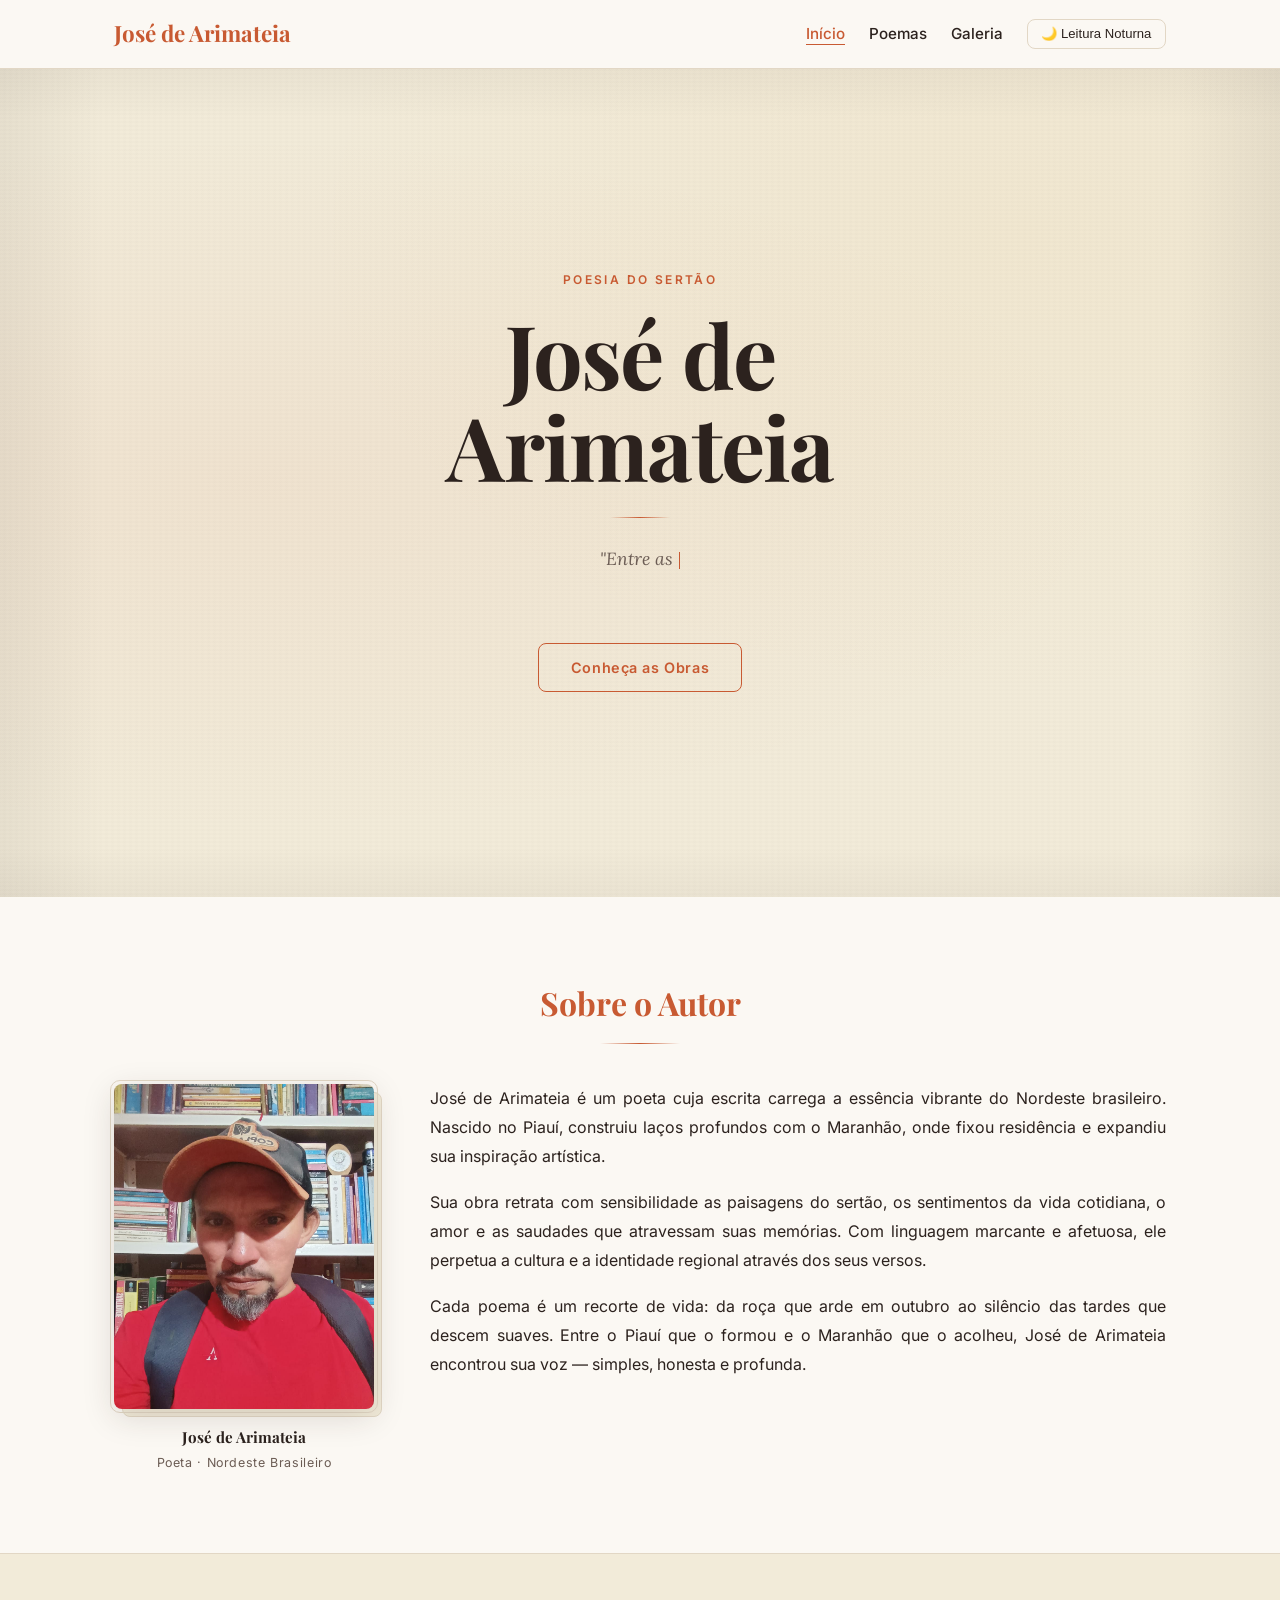
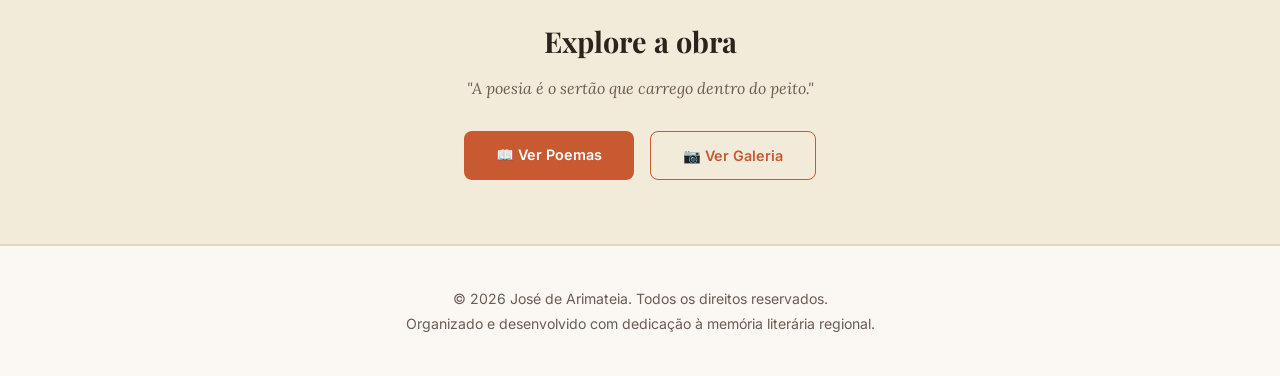
==== commit 10534709: "modicacao, adicionei imagens, html" ====
--- a/index.html
+++ b/index.html
@@ -3,41 +3,25 @@
 <head>
   <meta charset="UTF-8">
   <meta name="viewport" content="width=device-width, initial-scale=1.0">
-  <title>José de Arimateia | Obras & Poesia</title>
+  <title>José de Arimateia | Poeta do Sertão</title>
   <link rel="icon" href="favicon.ico">
   <link rel="stylesheet" href="css/variables.css">
   <link rel="stylesheet" href="css/style.css">
 </head>
 <body>
 
-  <!-- ─── HEADER ─── -->
   <header id="site-header">
     <div class="nav-container">
-      <a href="#" class="logo">José de Arimateia</a>
-
+      <a href="index.html" class="logo">José de Arimateia</a>
       <button class="hamburger" id="hamburger" aria-label="Abrir menu">
-        <span></span>
-        <span></span>
-        <span></span>
+        <span></span><span></span><span></span>
       </button>
-
       <nav id="main-nav">
         <ul>
-          <li><a href="#biografia">Sobre</a></li>
-
-          <!-- DROPDOWN de poemas -->
-          <li class="nav-dropdown">
-            <button class="dropdown-toggle" aria-expanded="false" aria-haspopup="true">
-              Poemas <span class="dropdown-arrow">▾</span>
-            </button>
-            <ul class="dropdown-menu" id="dropdown-menu">
-              <!-- Preenchido dinamicamente pelo JS -->
-            </ul>
-          </li>
-
-          <li>
-            <button id="theme-toggle" class="theme-toggle">🌙 Leitura Noturna</button>
-          </li>
+          <li><a href="index.html" class="active">Início</a></li>
+          <li><a href="poemas.html">Poemas</a></li>
+          <li><a href="galeria.html">Galeria</a></li>
+          <li><button id="theme-toggle" class="theme-toggle">🌙 Leitura Noturna</button></li>
         </ul>
       </nav>
     </div>
@@ -45,26 +29,20 @@
 
   <main>
 
-    <!-- ─── HERO ─── -->
     <section class="hero">
-      <!-- Textura de papel gerada em CSS puro -->
       <div class="hero-paper"></div>
       <div class="hero-content">
         <span class="hero-label">Poesia do Sertão</span>
         <h1 class="hero-title">José de<br>Arimateia</h1>
         <div class="hero-divider"></div>
         <blockquote class="hero-quote" id="hero-quote"></blockquote>
-        <a href="#poemas" class="hero-cta">Conheça as Obras</a>
+        <a href="poemas.html" class="hero-cta">Conheça as Obras</a>
       </div>
     </section>
 
-    <!-- ─── BIOGRAFIA ─── -->
-    <section id="biografia">
+    <section id="biografia" class="page-section">
       <h2 class="section-title reveal">Sobre o Autor</h2>
-
       <div class="bio-container">
-
-        <!-- Foto com moldura harmônica -->
         <div class="bio-photo-block reveal">
           <div class="bio-img-frame">
             <img
@@ -74,13 +52,11 @@
               onerror="this.outerHTML='<div class=\'bio-img-placeholder\'><span>📷</span><p>Foto do autor</p></div>'"
             >
           </div>
-          <!-- Nome e título abaixo da foto, como legenda de livro -->
           <div class="bio-photo-caption">
             <strong>José de Arimateia</strong>
             <span>Poeta · Nordeste Brasileiro</span>
           </div>
         </div>
-
         <div class="bio-text reveal reveal-delay-1">
           <p>José de Arimateia é um poeta cuja escrita carrega a essência vibrante do Nordeste brasileiro. Nascido no Piauí, construiu laços profundos com o Maranhão, onde fixou residência e expandiu sua inspiração artística.</p>
           <p>Sua obra retrata com sensibilidade as paisagens do sertão, os sentimentos da vida cotidiana, o amor e as saudades que atravessam suas memórias. Com linguagem marcante e afetuosa, ele perpetua a cultura e a identidade regional através dos seus versos.</p>
@@ -89,47 +65,17 @@
       </div>
     </section>
 
-    <!-- ─── POEMAS ─── -->
-    <section id="poemas">
-      <h2 class="section-title reveal">Coletânea de Poemas</h2>
-
-      <div class="filters reveal">
-        <button class="filter-btn active" data-category="todos">Todos</button>
-        <button class="filter-btn" data-category="Sertão">Sertão</button>
-        <button class="filter-btn" data-category="Amor">Amor</button>
-        <button class="filter-btn" data-category="Memórias">Memórias</button>
+    <div class="index-cta-block reveal">
+      <h2>Explore a obra</h2>
+      <p>"A poesia é o sertão que carrego dentro do peito."</p>
+      <div class="cta-buttons">
+        <a href="poemas.html" class="btn-primary">📖 Ver Poemas</a>
+        <a href="galeria.html" class="btn-secondary">📷 Ver Galeria</a>
       </div>
-
-      <div class="poems-grid" id="poems-container"></div>
-    </section>
+    </div>
 
   </main>
 
-  <!-- ─── MODAL ─── -->
-  <div class="modal" id="poem-modal" role="dialog" aria-modal="true" aria-labelledby="modal-title">
-    <div class="modal-content">
-      <button class="close-btn" id="close-modal" aria-label="Fechar">&times;</button>
-
-      <!-- Cabeçalho do modal -->
-      <div class="modal-header">
-        <p id="modal-category" class="poem-category"></p>
-        <h2 id="modal-title"></h2>
-      </div>
-
-      <!-- Corpo do poema — marca d'água aplicada via CSS no print -->
-      <div id="modal-body" class="modal-body"></div>
-
-      <!-- Rodapé do modal com botão de print -->
-      <div class="modal-footer">
-        <span class="modal-author">— José de Arimateia</span>
-        <button class="print-btn" id="print-btn" title="Imprimir ou salvar como PDF">
-          🖨️ Imprimir
-        </button>
-      </div>
-    </div>
-  </div>
-
-  <!-- ─── RODAPÉ ─── -->
   <footer>
     <p>&copy; 2026 José de Arimateia. Todos os direitos reservados.</p>
     <p>Organizado e desenvolvido com dedicação à memória literária regional.</p>
@@ -137,6 +83,5 @@
 
   <script src="js/poemas-data.js"></script>
   <script src="js/main.js"></script>
-
 </body>
 </html>
--- a/css/variables.css
+++ b/css/variables.css
@@ -1,5 +1,4 @@
 :root {
-  /* Paleta Regional: Sertão & Caatinga */
   --bg-primary:    #fbf8f3;
   --bg-secondary:  #f2ebd9;
   --bg-card:       #ffffff;
@@ -9,12 +8,10 @@
   --accent-hover:  #a34321;
   --border-color:  #e2d7c5;
 
-  /* Tipografia */
   --font-title: 'Playfair Display', Georgia, serif;
   --font-poem:  'Lora', Georgia, serif;
   --font-body:  'Inter', system-ui, -apple-system, sans-serif;
 
-  /* Efeitos e Layout */
   --radius:     8px;
   --shadow:     0 4px 12px rgba(44, 34, 30, 0.08);
   --transition: all 0.3s ease;
--- a/css/style.css
+++ b/css/style.css
@@ -3,12 +3,7 @@
 /* ════════════════════════════════════════
    RESET & BASE
 ════════════════════════════════════════ */
-* {
-  margin: 0;
-  padding: 0;
-  box-sizing: border-box;
-}
-
+* { margin: 0; padding: 0; box-sizing: border-box; }
 html { scroll-behavior: smooth; }
 
 body {
@@ -21,34 +16,32 @@
 }
 
 /* ════════════════════════════════════════
-   ANIMAÇÕES GLOBAIS
+   ANIMAÇÕES
 ════════════════════════════════════════ */
 .reveal {
   opacity: 0;
   transform: translateY(28px);
   transition: opacity 0.7s ease, transform 0.7s ease;
 }
-.reveal.visible        { opacity: 1; transform: translateY(0); }
-.reveal-delay-1        { transition-delay: 0.15s; }
-.reveal-delay-2        { transition-delay: 0.3s; }
+.reveal.visible   { opacity: 1; transform: translateY(0); }
+.reveal-delay-1   { transition-delay: 0.15s; }
+.reveal-delay-2   { transition-delay: 0.3s; }
 
 @keyframes fadeSlideUp {
   from { opacity: 0; transform: translateY(24px); }
   to   { opacity: 1; transform: translateY(0); }
 }
-
 @keyframes blink {
   0%, 100% { opacity: 1; }
   50%       { opacity: 0; }
 }
-
 @keyframes cardAppear {
   from { opacity: 0; transform: translateY(16px); }
   to   { opacity: 1; transform: translateY(0); }
 }
 
 /* ════════════════════════════════════════
-   HEADER & NAVEGAÇÃO
+   HEADER — compartilhado entre todas as páginas
 ════════════════════════════════════════ */
 header {
   position: sticky;
@@ -58,10 +51,7 @@
   z-index: 300;
   transition: box-shadow 0.3s ease, background-color 0.4s ease;
 }
-
-header.scrolled {
-  box-shadow: 0 2px 20px rgba(44, 34, 30, 0.1);
-}
+header.scrolled { box-shadow: 0 2px 20px rgba(44,34,30,0.1); }
 
 .nav-container {
   max-width: 1100px;
@@ -79,26 +69,19 @@
   color: var(--accent-color);
   text-decoration: none;
   font-weight: 700;
-  letter-spacing: -0.01em;
-}
-
-nav ul {
-  display: flex;
-  list-style: none;
-  gap: 1.5rem;
-  align-items: center;
-}
+}
+
+nav ul { display: flex; list-style: none; gap: 1.5rem; align-items: center; }
 
 nav > ul > li > a {
   text-decoration: none;
   color: var(--text-color);
   font-weight: 500;
   font-size: 0.95rem;
-  transition: color 0.2s ease;
+  transition: color 0.2s;
   position: relative;
   padding-bottom: 2px;
 }
-
 nav > ul > li > a::after {
   content: '';
   position: absolute;
@@ -107,9 +90,10 @@
   background-color: var(--accent-color);
   transition: width 0.3s ease;
 }
-
-nav > ul > li > a:hover { color: var(--accent-color); }
-nav > ul > li > a:hover::after { width: 100%; }
+nav > ul > li > a:hover,
+nav > ul > li > a.active { color: var(--accent-color); }
+nav > ul > li > a:hover::after,
+nav > ul > li > a.active::after { width: 100%; }
 
 .theme-toggle {
   background: none;
@@ -147,11 +131,9 @@
 .hamburger.open span:nth-child(3) { transform: translateY(-7px) rotate(-45deg); }
 
 /* ════════════════════════════════════════
-   DROPDOWN DE POEMAS
-════════════════════════════════════════ */
-.nav-dropdown {
-  position: relative;
-}
+   DROPDOWN
+════════════════════════════════════════ */
+.nav-dropdown { position: relative; }
 
 .dropdown-toggle {
   background: none;
@@ -164,23 +146,13 @@
   align-items: center;
   gap: 4px;
   padding: 0;
-  transition: color 0.2s ease;
+  transition: color 0.2s;
   font-family: var(--font-body);
 }
-
 .dropdown-toggle:hover { color: var(--accent-color); }
-
-.dropdown-arrow {
-  font-size: 0.7rem;
-  transition: transform 0.25s ease;
-  display: inline-block;
-}
-
-.nav-dropdown.open .dropdown-arrow {
-  transform: rotate(180deg);
-}
-
-/* O menu dropdown */
+.dropdown-arrow { font-size: 0.7rem; transition: transform 0.25s ease; }
+.nav-dropdown.open .dropdown-arrow { transform: rotate(180deg); }
+
 .dropdown-menu {
   position: absolute;
   top: calc(100% + 12px);
@@ -189,7 +161,7 @@
   background-color: var(--bg-card);
   border: 1px solid var(--border-color);
   border-radius: var(--radius);
-  box-shadow: 0 8px 32px rgba(44, 34, 30, 0.14);
+  box-shadow: 0 8px 32px rgba(44,34,30,0.14);
   min-width: 220px;
   list-style: none;
   padding: 0.5rem 0;
@@ -198,37 +170,29 @@
   transition: opacity 0.22s ease, transform 0.22s ease;
   z-index: 500;
 }
-
-/* Triângulo decorativo apontando para o botão */
 .dropdown-menu::before {
   content: '';
   position: absolute;
-  top: -6px;
-  left: 50%;
+  top: -6px; left: 50%;
   transform: translateX(-50%);
   border-left: 6px solid transparent;
   border-right: 6px solid transparent;
   border-bottom: 6px solid var(--border-color);
 }
-
 .dropdown-menu::after {
   content: '';
   position: absolute;
-  top: -5px;
-  left: 50%;
+  top: -5px; left: 50%;
   transform: translateX(-50%);
   border-left: 6px solid transparent;
   border-right: 6px solid transparent;
   border-bottom: 6px solid var(--bg-card);
 }
-
 .nav-dropdown.open .dropdown-menu {
   opacity: 1;
   pointer-events: all;
   transform: translateX(-50%) translateY(0);
 }
-
-/* Itens do dropdown */
 .dropdown-menu li a {
   display: flex;
   align-items: center;
@@ -237,17 +201,14 @@
   text-decoration: none;
   color: var(--text-color);
   font-size: 0.9rem;
-  transition: background-color 0.15s ease, color 0.15s ease;
+  transition: background-color 0.15s, color 0.15s;
   border-left: 2px solid transparent;
 }
-
 .dropdown-menu li a:hover {
   background-color: var(--bg-secondary);
   color: var(--accent-color);
   border-left-color: var(--accent-color);
 }
-
-/* Número romano no dropdown */
 .dropdown-num {
   font-family: var(--font-title);
   font-size: 0.75rem;
@@ -255,8 +216,6 @@
   opacity: 0.7;
   min-width: 20px;
 }
-
-/* Separador de categoria no dropdown */
 .dropdown-separator {
   font-size: 0.7rem;
   text-transform: uppercase;
@@ -268,7 +227,7 @@
 }
 
 /* ════════════════════════════════════════
-   HERO — TEXTURA DE PAPEL
+   HERO — index.html
 ════════════════════════════════════════ */
 .hero {
   min-height: 92vh;
@@ -279,34 +238,16 @@
   overflow: hidden;
   background-color: var(--bg-secondary);
 }
-
-/* Textura de papel em CSS puro — múltiplos gradientes sobrepostos */
 .hero-paper {
   position: absolute;
   inset: 0;
-  /* Grão de papel */
   background-image:
-    repeating-linear-gradient(
-      0deg,
-      transparent,
-      transparent 2px,
-      rgba(44, 34, 30, 0.012) 2px,
-      rgba(44, 34, 30, 0.012) 4px
-    ),
-    repeating-linear-gradient(
-      90deg,
-      transparent,
-      transparent 3px,
-      rgba(44, 34, 30, 0.008) 3px,
-      rgba(44, 34, 30, 0.008) 6px
-    ),
-    radial-gradient(ellipse at 20% 50%, rgba(200, 90, 50, 0.06) 0%, transparent 60%),
-    radial-gradient(ellipse at 80% 20%, rgba(217, 155, 38, 0.05) 0%, transparent 50%),
-    radial-gradient(ellipse at 60% 80%, rgba(200, 90, 50, 0.04) 0%, transparent 40%);
+    repeating-linear-gradient(0deg, transparent, transparent 2px, rgba(44,34,30,0.012) 2px, rgba(44,34,30,0.012) 4px),
+    repeating-linear-gradient(90deg, transparent, transparent 3px, rgba(44,34,30,0.008) 3px, rgba(44,34,30,0.008) 6px),
+    radial-gradient(ellipse at 20% 50%, rgba(200,90,50,0.06) 0%, transparent 60%),
+    radial-gradient(ellipse at 80% 20%, rgba(217,155,38,0.05) 0%, transparent 50%);
   pointer-events: none;
 }
-
-/* Bordas envelhecidas */
 .hero-paper::before {
   content: '';
   position: absolute;
@@ -316,8 +257,6 @@
     linear-gradient(to bottom, rgba(44,34,30,0.04) 0%, transparent 6%, transparent 94%, rgba(44,34,30,0.04) 100%);
   pointer-events: none;
 }
-
-/* Conteúdo do hero */
 .hero-content {
   position: relative;
   z-index: 1;
@@ -326,11 +265,8 @@
   padding: 3rem 2rem;
   animation: fadeSlideUp 1s ease forwards;
 }
-
-/* Etiqueta acima do título */
 .hero-label {
   display: inline-block;
-  font-family: var(--font-body);
   font-size: 0.75rem;
   font-weight: 600;
   text-transform: uppercase;
@@ -340,8 +276,6 @@
   opacity: 0;
   animation: fadeSlideUp 0.8s ease forwards 0.3s;
 }
-
-/* Título principal */
 .hero-title {
   font-family: var(--font-title);
   font-size: clamp(3rem, 8vw, 5.5rem);
@@ -352,18 +286,13 @@
   animation: fadeSlideUp 0.9s ease forwards 0.5s;
   letter-spacing: -0.02em;
 }
-
-/* Linha divisória ornamental */
 .hero-divider {
-  width: 60px;
-  height: 1px;
+  width: 60px; height: 1px;
   background: linear-gradient(90deg, transparent, var(--accent-color), transparent);
   margin: 0 auto 1.5rem;
   opacity: 0;
   animation: fadeSlideUp 0.8s ease forwards 0.7s;
 }
-
-/* Verso em destaque */
 .hero-quote {
   font-family: var(--font-poem);
   font-style: italic;
@@ -375,18 +304,14 @@
   opacity: 0;
   animation: fadeSlideUp 0.8s ease forwards 0.9s;
 }
-
 .typing-cursor {
   display: inline-block;
-  width: 1.5px;
-  height: 1em;
+  width: 1.5px; height: 1em;
   background-color: var(--accent-color);
   margin-left: 1px;
   vertical-align: middle;
   animation: blink 0.75s step-end infinite;
 }
-
-/* Botão CTA */
 .hero-cta {
   display: inline-block;
   background-color: transparent;
@@ -404,7 +329,6 @@
   position: relative;
   overflow: hidden;
 }
-
 .hero-cta::before {
   content: '';
   position: absolute;
@@ -414,22 +338,58 @@
   transition: transform 0.3s ease;
   z-index: -1;
 }
-
-.hero-cta:hover {
-  color: #fff;
-}
-
-.hero-cta:hover::before {
-  transform: translateX(0);
-}
-
-/* ════════════════════════════════════════
-   SEÇÕES
-════════════════════════════════════════ */
-section {
+.hero-cta:hover { color: #fff; }
+.hero-cta:hover::before { transform: translateX(0); }
+
+/* ════════════════════════════════════════
+   SEÇÕES COMPARTILHADAS
+════════════════════════════════════════ */
+.page-section {
   max-width: 1100px;
   margin: 0 auto;
   padding: 5rem 1.5rem;
+}
+
+/* Cabeçalho de página (poemas.html e galeria.html) */
+.page-header {
+  background-color: var(--bg-secondary);
+  border-bottom: 1px solid var(--border-color);
+  padding: 3.5rem 1.5rem 3rem;
+  text-align: center;
+  position: relative;
+  overflow: hidden;
+}
+.page-header::before {
+  content: '';
+  position: absolute;
+  inset: 0;
+  background-image:
+    repeating-linear-gradient(0deg, transparent, transparent 2px, rgba(44,34,30,0.01) 2px, rgba(44,34,30,0.01) 4px);
+  pointer-events: none;
+}
+.page-header-label {
+  display: inline-block;
+  font-size: 0.72rem;
+  font-weight: 600;
+  text-transform: uppercase;
+  letter-spacing: 0.2em;
+  color: var(--accent-color);
+  margin-bottom: 0.8rem;
+}
+.page-header h1 {
+  font-family: var(--font-title);
+  font-size: clamp(2rem, 5vw, 3rem);
+  color: var(--text-color);
+  margin-bottom: 0.8rem;
+  line-height: 1.2;
+}
+.page-header p {
+  color: var(--text-muted);
+  font-family: var(--font-poem);
+  font-style: italic;
+  font-size: 1rem;
+  max-width: 500px;
+  margin: 0 auto;
 }
 
 .section-title {
@@ -441,7 +401,6 @@
   position: relative;
   padding-bottom: 1rem;
 }
-
 .section-title::after {
   content: '';
   position: absolute;
@@ -451,11 +410,10 @@
   background: linear-gradient(90deg, transparent, var(--accent-color), transparent);
   transition: width 0.8s ease 0.2s;
 }
-
 .section-title.visible::after { width: 80px; }
 
 /* ════════════════════════════════════════
-   BIOGRAFIA — HARMONIA DA FOTO
+   BIOGRAFIA — index.html
 ════════════════════════════════════════ */
 .bio-container {
   display: grid;
@@ -463,22 +421,13 @@
   gap: 3.5rem;
   align-items: start;
 }
-
-/* Bloco da foto centralizado */
 .bio-photo-block {
   display: flex;
   flex-direction: column;
   align-items: center;
   gap: 1rem;
 }
-
-/* Moldura da foto — estilo retrato de livro */
-.bio-img-frame {
-  position: relative;
-  width: 100%;
-}
-
-/* Sombra dupla que simula papel fotográfico antigo */
+.bio-img-frame { position: relative; width: 100%; }
 .bio-img-frame::before {
   content: '';
   position: absolute;
@@ -487,20 +436,16 @@
   border-radius: calc(var(--radius) + 2px);
   z-index: 0;
 }
-
 .bio-img-frame::after {
   content: '';
   position: absolute;
-  bottom: -8px;
-  left: 8px;
-  right: -8px;
-  top: 8px;
+  bottom: -8px; left: 8px;
+  right: -8px; top: 8px;
   background-color: var(--bg-secondary);
   border: 1px solid var(--border-color);
   border-radius: var(--radius);
   z-index: -1;
 }
-
 .bio-img {
   width: 100%;
   border-radius: var(--radius);
@@ -510,12 +455,10 @@
   display: block;
   position: relative;
   z-index: 1;
-  box-shadow: 0 8px 32px rgba(44, 34, 30, 0.15);
+  box-shadow: 0 8px 32px rgba(44,34,30,0.15);
   transition: transform 0.4s ease;
 }
-
 .bio-img:hover { transform: scale(1.015); }
-
 .bio-img-placeholder {
   width: 100%;
   aspect-ratio: 4/5;
@@ -534,27 +477,22 @@
   z-index: 1;
 }
 .bio-img-placeholder span { font-size: 2.5rem; }
-
-/* Legenda abaixo da foto — estilo livro */
 .bio-photo-caption {
   text-align: center;
   display: flex;
   flex-direction: column;
   gap: 0.2rem;
 }
-
 .bio-photo-caption strong {
   font-family: var(--font-title);
   font-size: 0.95rem;
   color: var(--text-color);
 }
-
 .bio-photo-caption span {
   font-size: 0.78rem;
   color: var(--text-muted);
   letter-spacing: 0.05em;
 }
-
 .bio-text p {
   margin-bottom: 1.1rem;
   text-align: justify;
@@ -562,8 +500,60 @@
   line-height: 1.8;
 }
 
-/* ════════════════════════════════════════
-   FILTROS & GRADE DE POEMAS
+/* Chamada para poemas no final do index */
+.index-cta-block {
+  text-align: center;
+  padding: 4rem 1.5rem;
+  background-color: var(--bg-secondary);
+  border-top: 1px solid var(--border-color);
+  border-bottom: 1px solid var(--border-color);
+}
+.index-cta-block h2 {
+  font-family: var(--font-title);
+  font-size: 1.8rem;
+  color: var(--text-color);
+  margin-bottom: 0.8rem;
+}
+.index-cta-block p {
+  color: var(--text-muted);
+  margin-bottom: 1.8rem;
+  font-family: var(--font-poem);
+  font-style: italic;
+}
+.cta-buttons {
+  display: flex;
+  gap: 1rem;
+  justify-content: center;
+  flex-wrap: wrap;
+}
+.btn-primary {
+  display: inline-block;
+  background-color: var(--accent-color);
+  color: #fff;
+  text-decoration: none;
+  padding: 0.75rem 2rem;
+  border-radius: var(--radius);
+  font-weight: 600;
+  font-size: 0.9rem;
+  transition: var(--transition);
+}
+.btn-primary:hover { background-color: var(--accent-hover); transform: translateY(-2px); }
+.btn-secondary {
+  display: inline-block;
+  background-color: transparent;
+  color: var(--accent-color);
+  text-decoration: none;
+  padding: 0.75rem 2rem;
+  border: 1.5px solid var(--accent-color);
+  border-radius: var(--radius);
+  font-weight: 600;
+  font-size: 0.9rem;
+  transition: var(--transition);
+}
+.btn-secondary:hover { background-color: var(--accent-color); color: #fff; }
+
+/* ════════════════════════════════════════
+   POEMAS — poemas.html
 ════════════════════════════════════════ */
 .filters {
   display: flex;
@@ -572,7 +562,6 @@
   margin-bottom: 2.5rem;
   flex-wrap: wrap;
 }
-
 .filter-btn {
   background-color: var(--bg-secondary);
   border: 1px solid var(--border-color);
@@ -583,21 +572,17 @@
   transition: var(--transition);
   font-size: 0.88rem;
 }
-
-.filter-btn.active,
-.filter-btn:hover {
+.filter-btn.active, .filter-btn:hover {
   background-color: var(--accent-color);
   color: #fff;
   border-color: var(--accent-color);
 }
-
 .poems-grid {
   display: grid;
   grid-template-columns: repeat(auto-fill, minmax(280px, 1fr));
   gap: 1.5rem;
   transition: opacity 0.3s ease, transform 0.3s ease;
 }
-
 .poem-card {
   background-color: var(--bg-card);
   border: 1px solid var(--border-color);
@@ -612,26 +597,23 @@
   opacity: 0;
   animation: cardAppear 0.5s ease forwards;
 }
-
 .poem-card:nth-child(1) { animation-delay: 0.05s; }
 .poem-card:nth-child(2) { animation-delay: 0.12s; }
 .poem-card:nth-child(3) { animation-delay: 0.19s; }
 .poem-card:nth-child(4) { animation-delay: 0.26s; }
 .poem-card:nth-child(5) { animation-delay: 0.33s; }
-
+.poem-card:nth-child(6) { animation-delay: 0.40s; }
 .poem-card:hover {
   transform: translateY(-5px);
-  box-shadow: 0 12px 30px rgba(44, 34, 30, 0.13);
+  box-shadow: 0 12px 30px rgba(44,34,30,0.13);
   border-left-color: var(--accent-color);
 }
-
 .poem-card h3 {
   font-family: var(--font-title);
   font-size: 1.1rem;
   margin-bottom: 0.5rem;
   color: var(--text-color);
 }
-
 .poem-category {
   font-size: 0.72rem;
   text-transform: uppercase;
@@ -643,7 +625,6 @@
   align-items: center;
   gap: 0.4rem;
 }
-
 .poem-category::before {
   content: '';
   display: inline-block;
@@ -652,7 +633,6 @@
   background-color: var(--accent-color);
   flex-shrink: 0;
 }
-
 .poem-excerpt {
   font-family: var(--font-poem);
   color: var(--text-muted);
@@ -661,7 +641,6 @@
   line-height: 1.75;
   font-size: 0.93rem;
 }
-
 .read-btn {
   background: none;
   border: none;
@@ -671,21 +650,20 @@
   align-self: flex-start;
   padding: 0;
   font-size: 0.88rem;
-  transition: gap 0.2s ease, color 0.2s ease;
+  transition: gap 0.2s, color 0.2s;
   display: flex;
   align-items: center;
   gap: 4px;
 }
-
 .read-btn:hover { color: var(--accent-hover); gap: 8px; }
 
 /* ════════════════════════════════════════
-   MODAL
+   MODAL — poemas.html
 ════════════════════════════════════════ */
 .modal {
   position: fixed;
   inset: 0;
-  background: rgba(0, 0, 0, 0.55);
+  background: rgba(0,0,0,0.55);
   backdrop-filter: blur(4px);
   display: flex;
   justify-content: center;
@@ -696,79 +674,126 @@
   padding: 1rem;
   z-index: 200;
 }
-
 .modal.active { opacity: 1; pointer-events: all; }
-
 .modal-content {
   background-color: var(--bg-card);
   border-radius: var(--radius);
-  max-width: 580px;
+  max-width: 600px;
   width: 100%;
-  max-height: 88vh;
+  max-height: 90vh;
   overflow-y: auto;
   position: relative;
-  box-shadow: 0 24px 64px rgba(0, 0, 0, 0.28);
+  box-shadow: 0 24px 64px rgba(0,0,0,0.28);
   transform: translateY(20px) scale(0.97);
   transition: transform 0.35s ease, opacity 0.3s ease;
   opacity: 0;
   display: flex;
   flex-direction: column;
 }
-
-.modal.active .modal-content {
-  transform: translateY(0) scale(1);
-  opacity: 1;
-}
-
-/* Faixa de cor no topo do modal */
-.modal-content::before {
-  content: '';
-  display: block;
-  height: 3px;
-  background: linear-gradient(90deg, var(--accent-color), var(--accent-hover));
+.modal.active .modal-content { transform: translateY(0) scale(1); opacity: 1; }
+.modal-top-bar {
+  height: 4px;
+  background: linear-gradient(90deg, var(--accent-color), var(--accent-hover), #d99b26);
   border-radius: var(--radius) var(--radius) 0 0;
   flex-shrink: 0;
 }
-
-.modal-header {
-  padding: 2rem 2.5rem 0;
-}
-
-.modal-header .poem-category { margin-bottom: 0.4rem; }
-
+.modal-header { padding: 1.8rem 2.2rem 0.5rem; }
+.modal-header .poem-category { margin-bottom: 0.3rem; }
 .modal-header h2 {
   font-family: var(--font-title);
-  font-size: 1.6rem;
-  color: var(--text-color);
-}
-
+  font-size: 1.7rem;
+  color: var(--text-color);
+  line-height: 1.2;
+}
+.modal-authorship {
+  display: flex;
+  align-items: center;
+  gap: 0.5rem;
+  padding: 0.6rem 2.2rem;
+  background-color: var(--bg-secondary);
+  border-top: 1px solid var(--border-color);
+  border-bottom: 1px solid var(--border-color);
+  flex-shrink: 0;
+}
+.modal-authorship-name {
+  font-family: var(--font-title);
+  font-size: 1rem;
+  font-weight: 700;
+  color: var(--accent-color);
+}
+.modal-authorship-dot {
+  width: 4px; height: 4px;
+  border-radius: 50%;
+  background-color: var(--text-muted);
+  flex-shrink: 0;
+}
+.modal-authorship-year {
+  font-size: 0.82rem;
+  color: var(--text-muted);
+  font-style: italic;
+}
 .modal-body {
   font-family: var(--font-poem);
   white-space: pre-line;
-  padding: 1.5rem 2.5rem;
+  padding: 1.8rem 2.2rem;
   line-height: 2.1;
   font-size: 1.05rem;
   color: var(--text-color);
   flex: 1;
 }
 
-/* Rodapé do modal */
+/* Galeria de miniaturas no modal */
+.modal-gallery {
+  padding: 0 2.2rem 1.2rem;
+  display: none;
+}
+.modal-gallery.visible { display: block; }
+.modal-gallery-label {
+  font-size: 0.72rem;
+  text-transform: uppercase;
+  letter-spacing: 0.1em;
+  color: var(--text-muted);
+  font-weight: 600;
+  margin-bottom: 0.6rem;
+}
+.modal-gallery-grid {
+  display: grid;
+  grid-template-columns: repeat(auto-fill, minmax(80px, 1fr));
+  gap: 0.5rem;
+}
+.modal-gallery-grid img {
+  width: 100%;
+  aspect-ratio: 1;
+  object-fit: cover;
+  border-radius: 4px;
+  cursor: pointer;
+  transition: transform 0.2s ease, opacity 0.2s ease;
+  border: 2px solid transparent;
+}
+.modal-gallery-grid img:hover { transform: scale(1.05); opacity: 0.9; }
+.modal-gallery-grid img.selected { border-color: var(--accent-color); }
+
+.modal-audio { padding: 0 2.2rem 1rem; display: none; }
+.modal-audio.visible { display: block; }
+.modal-audio-label {
+  font-size: 0.75rem;
+  text-transform: uppercase;
+  letter-spacing: 0.08em;
+  color: var(--text-muted);
+  font-weight: 600;
+  margin-bottom: 0.4rem;
+}
+.modal-audio audio { width: 100%; height: 36px; border-radius: var(--radius); }
+
 .modal-footer {
-  padding: 1rem 2.5rem 1.5rem;
+  padding: 0.9rem 2.2rem 1.4rem;
   display: flex;
   justify-content: space-between;
   align-items: center;
   border-top: 1px solid var(--border-color);
   flex-shrink: 0;
 }
-
-.modal-author {
-  font-family: var(--font-poem);
-  font-style: italic;
-  font-size: 0.9rem;
-  color: var(--text-muted);
-}
-
+.modal-copyright { font-size: 0.75rem; color: var(--text-muted); font-style: italic; }
 .print-btn {
   background: none;
   border: 1px solid var(--border-color);
@@ -779,18 +804,13 @@
   font-size: 0.82rem;
   transition: var(--transition);
 }
-
-.print-btn:hover {
-  border-color: var(--accent-color);
-  color: var(--accent-color);
-}
-
+.print-btn:hover { border-color: var(--accent-color); color: var(--accent-color); }
 .close-btn {
   position: absolute;
-  top: 1rem; right: 1rem;
+  top: 0.8rem; right: 0.8rem;
   background: none;
   border: none;
-  font-size: 1.4rem;
+  font-size: 1.3rem;
   cursor: pointer;
   color: var(--text-muted);
   width: 30px; height: 30px;
@@ -801,22 +821,144 @@
   transition: var(--transition);
   z-index: 10;
 }
-.close-btn:hover {
-  color: var(--text-color);
+.close-btn:hover { color: var(--text-color); background-color: var(--bg-secondary); }
+
+/* ════════════════════════════════════════
+   GALERIA — galeria.html
+════════════════════════════════════════ */
+.gallery-grid {
+  display: grid;
+  grid-template-columns: repeat(auto-fill, minmax(240px, 1fr));
+  gap: 1.2rem;
+}
+.gallery-item {
+  position: relative;
+  border-radius: var(--radius);
+  overflow: hidden;
+  cursor: pointer;
+  aspect-ratio: 1;
   background-color: var(--bg-secondary);
-}
-
-/* ════════════════════════════════════════
-   MARCA D'ÁGUA NO PRINT
-   Aplicada via CSS @media print — sem JS
+  opacity: 0;
+  animation: cardAppear 0.5s ease forwards;
+}
+.gallery-item:nth-child(1) { animation-delay: 0.05s; }
+.gallery-item:nth-child(2) { animation-delay: 0.1s; }
+.gallery-item:nth-child(3) { animation-delay: 0.15s; }
+.gallery-item:nth-child(4) { animation-delay: 0.2s; }
+.gallery-item:nth-child(5) { animation-delay: 0.25s; }
+.gallery-item:nth-child(6) { animation-delay: 0.3s; }
+.gallery-item:nth-child(7) { animation-delay: 0.35s; }
+.gallery-item:nth-child(8) { animation-delay: 0.4s; }
+
+.gallery-item img {
+  width: 100%;
+  height: 100%;
+  object-fit: cover;
+  transition: transform 0.4s ease;
+  display: block;
+}
+.gallery-item:hover img { transform: scale(1.06); }
+
+/* Overlay com legenda ao hover */
+.gallery-item-overlay {
+  position: absolute;
+  inset: 0;
+  background: linear-gradient(to top, rgba(44,34,30,0.75) 0%, transparent 60%);
+  opacity: 0;
+  transition: opacity 0.3s ease;
+  display: flex;
+  align-items: flex-end;
+  padding: 1rem;
+}
+.gallery-item:hover .gallery-item-overlay { opacity: 1; }
+.gallery-item-caption {
+  color: #fff;
+  font-family: var(--font-poem);
+  font-size: 0.88rem;
+  font-style: italic;
+  line-height: 1.4;
+}
+
+/* Lightbox */
+.lightbox {
+  position: fixed;
+  inset: 0;
+  background: rgba(0,0,0,0.92);
+  display: flex;
+  justify-content: center;
+  align-items: center;
+  z-index: 400;
+  opacity: 0;
+  pointer-events: none;
+  transition: opacity 0.3s ease;
+  padding: 1rem;
+}
+.lightbox.active { opacity: 1; pointer-events: all; }
+.lightbox-inner {
+  position: relative;
+  max-width: 900px;
+  width: 100%;
+  display: flex;
+  flex-direction: column;
+  align-items: center;
+  gap: 1rem;
+}
+.lightbox img {
+  max-width: 100%;
+  max-height: 80vh;
+  border-radius: var(--radius);
+  object-fit: contain;
+  box-shadow: 0 20px 60px rgba(0,0,0,0.5);
+}
+.lightbox-caption {
+  color: rgba(255,255,255,0.75);
+  font-family: var(--font-poem);
+  font-style: italic;
+  font-size: 0.9rem;
+  text-align: center;
+}
+.lightbox-close {
+  position: absolute;
+  top: -2.5rem; right: 0;
+  background: none;
+  border: none;
+  color: rgba(255,255,255,0.7);
+  font-size: 1.8rem;
+  cursor: pointer;
+  transition: color 0.2s;
+  line-height: 1;
+}
+.lightbox-close:hover { color: #fff; }
+.lightbox-nav {
+  position: absolute;
+  top: 50%;
+  transform: translateY(-50%);
+  background: rgba(255,255,255,0.12);
+  border: none;
+  color: #fff;
+  width: 44px; height: 44px;
+  border-radius: 50%;
+  font-size: 1.2rem;
+  cursor: pointer;
+  transition: background 0.2s;
+  display: flex;
+  align-items: center;
+  justify-content: center;
+}
+.lightbox-nav:hover { background: rgba(255,255,255,0.22); }
+.lightbox-prev { left: -3.5rem; }
+.lightbox-next { right: -3.5rem; }
+
+/* ════════════════════════════════════════
+   PRINT
 ════════════════════════════════════════ */
 @media print {
-  /* Esconde tudo que não é o poema */
   header, footer, .filters, .poems-grid,
   .close-btn, .print-btn, .modal-footer,
-  #biografia, .hero { display: none !important; }
-
-  /* Remove o overlay do modal */
+  .modal-audio, .modal-gallery { display: none !important; }
+
+  body { background: white !important; color: black !important; }
+
   .modal {
     position: static !important;
     background: none !important;
@@ -824,51 +966,45 @@
     opacity: 1 !important;
     pointer-events: all !important;
     padding: 0 !important;
+    display: block !important;
   }
-
   .modal-content {
     opacity: 1 !important;
     transform: none !important;
     box-shadow: none !important;
     max-height: none !important;
+    max-width: 100% !important;
     border: none !important;
-    max-width: 100% !important;
   }
-
-  /* Marca d'água no centro da página */
-  .modal-body {
-    position: relative;
-  }
-
   .modal-body::after {
     content: 'José de Arimateia';
     position: fixed;
-    top: 50%;
-    left: 50%;
+    top: 50%; left: 50%;
     transform: translate(-50%, -50%) rotate(-35deg);
-    font-size: 4rem;
+    font-size: 5rem;
     font-family: 'Playfair Display', Georgia, serif;
-    color: rgba(200, 90, 50, 0.08);
+    color: rgba(200,90,50,0.09);
     white-space: nowrap;
     pointer-events: none;
     z-index: 9999;
     font-weight: 700;
   }
-
-  /* Rodapé de direitos autorais no print */
-  .modal-header::after {
+  .modal-body::before {
     content: '© 2026 José de Arimateia — Todos os direitos reservados';
-    display: block;
+    position: fixed;
+    bottom: 1.5cm; left: 0; right: 0;
+    text-align: center;
     font-size: 0.7rem;
-    color: #aaa;
-    margin-top: 0.5rem;
+    color: rgba(0,0,0,0.35);
+    font-family: Georgia, serif;
     font-style: italic;
+    pointer-events: none;
+    z-index: 9999;
   }
-
-  body { background: white; color: black; }
-
-  .modal-header { padding: 2rem 1rem 0; }
-  .modal-body   { padding: 1.5rem 1rem; }
+  .modal-top-bar { display: block !important; }
+  .modal-header { padding: 2rem 1.5rem 0.5rem; }
+  .modal-authorship { padding: 0.6rem 1.5rem; }
+  .modal-body { padding: 1.5rem; }
 }
 
 /* ════════════════════════════════════════
@@ -884,11 +1020,10 @@
 }
 
 /* ════════════════════════════════════════
-   RESPONSIVIDADE MOBILE
+   RESPONSIVIDADE
 ════════════════════════════════════════ */
 @media (max-width: 768px) {
   .hamburger { display: flex; }
-
   nav {
     display: none;
     position: absolute;
@@ -898,30 +1033,16 @@
     padding: 1rem 1.5rem 1.5rem;
     box-shadow: 0 8px 24px rgba(0,0,0,0.08);
   }
-
   nav.open { display: block; }
-
   nav ul { flex-direction: column; align-items: flex-start; gap: 1rem; }
-
-  /* Dropdown vira inline no mobile */
   .dropdown-menu {
-    position: static;
-    transform: none;
-    box-shadow: none;
-    border: none;
+    position: static; transform: none;
+    box-shadow: none; border: none;
     border-left: 2px solid var(--border-color);
-    border-radius: 0;
-    margin-left: 1rem;
-    margin-top: 0.5rem;
-    background: transparent;
-    opacity: 1;
-    pointer-events: all;
-    display: none;
+    border-radius: 0; margin-left: 1rem; margin-top: 0.5rem;
+    background: transparent; opacity: 1; pointer-events: all; display: none;
   }
-
-  .dropdown-menu::before,
-  .dropdown-menu::after { display: none; }
-
+  .dropdown-menu::before, .dropdown-menu::after { display: none; }
   .nav-dropdown.open .dropdown-menu { display: block; }
 
   .bio-container { grid-template-columns: 1fr; }
@@ -930,15 +1051,19 @@
 
   .hero { min-height: 80vh; }
   .hero-title { font-size: clamp(2.4rem, 10vw, 3.5rem); }
-
-  section { padding: 3.5rem 1.2rem; }
-
-  .modal-header { padding: 1.5rem 1.5rem 0; }
-  .modal-body   { padding: 1rem 1.5rem; }
-  .modal-footer { padding: 1rem 1.5rem; }
-}
-
-/* Respeita preferência por menos movimento */
+  .page-section { padding: 3rem 1.2rem; }
+
+  .gallery-grid { grid-template-columns: repeat(auto-fill, minmax(150px, 1fr)); }
+  .lightbox-prev { left: -0.5rem; }
+  .lightbox-next { right: -0.5rem; }
+
+  .modal-header { padding: 1.5rem 1.2rem 0.5rem; }
+  .modal-authorship { padding: 0.5rem 1.2rem; }
+  .modal-body { padding: 1rem 1.2rem; }
+  .modal-footer { padding: 0.8rem 1.2rem 1.2rem; }
+  .modal-gallery { padding: 0 1.2rem 0.8rem; }
+}
+
 @media (prefers-reduced-motion: reduce) {
   *, *::before, *::after {
     animation-duration: 0.01ms !important;
